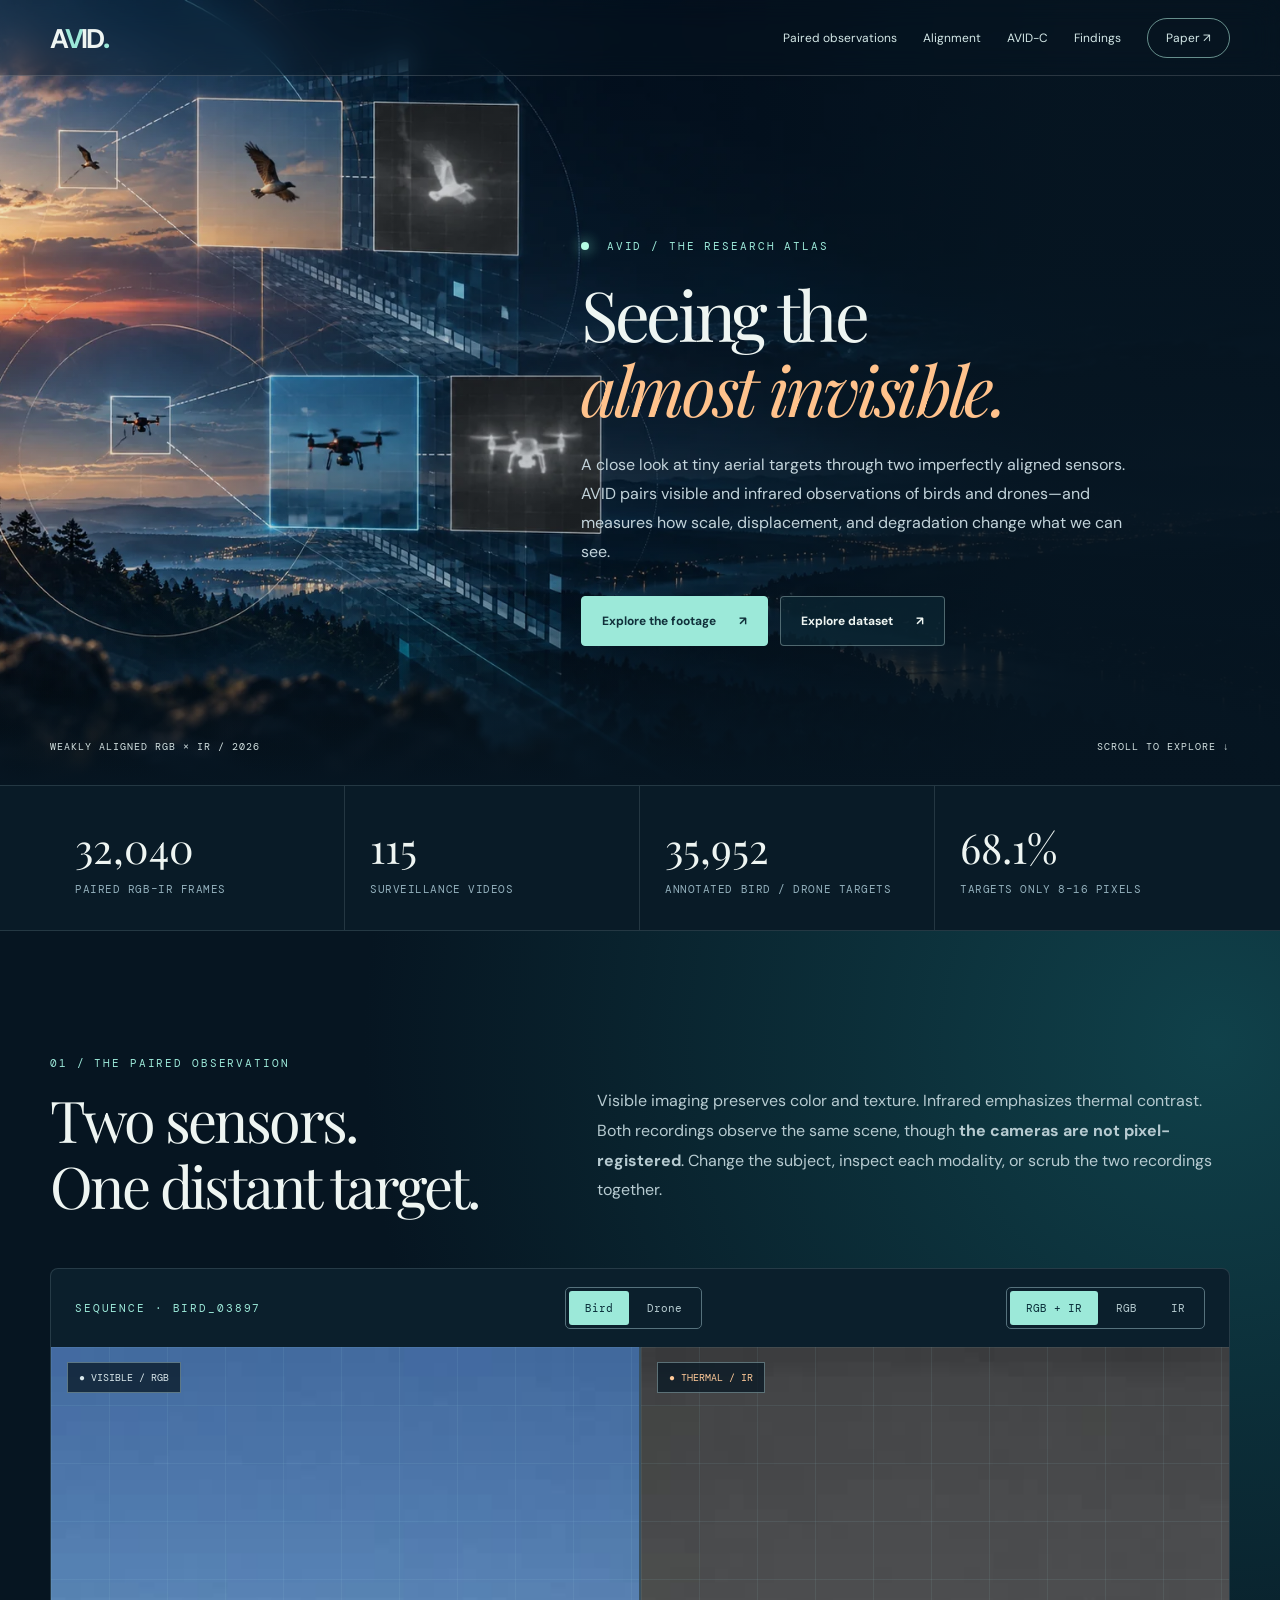
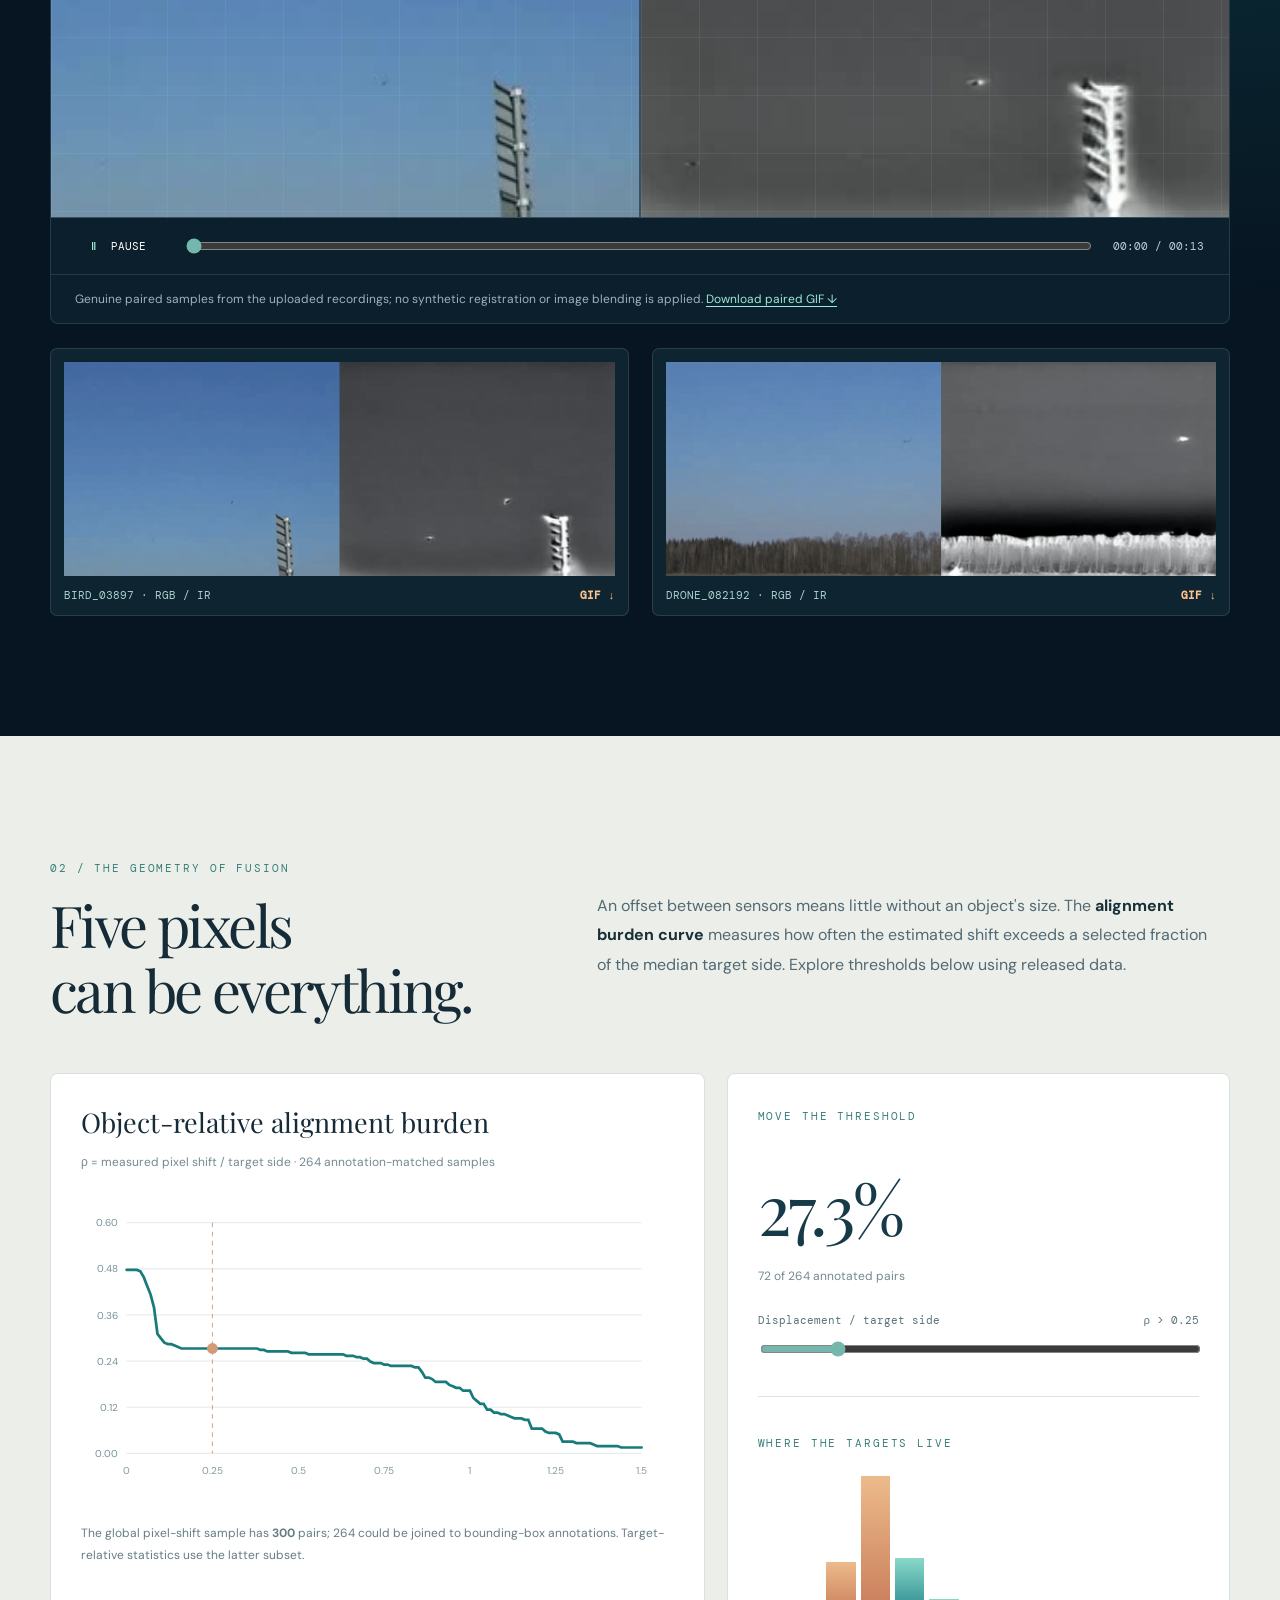
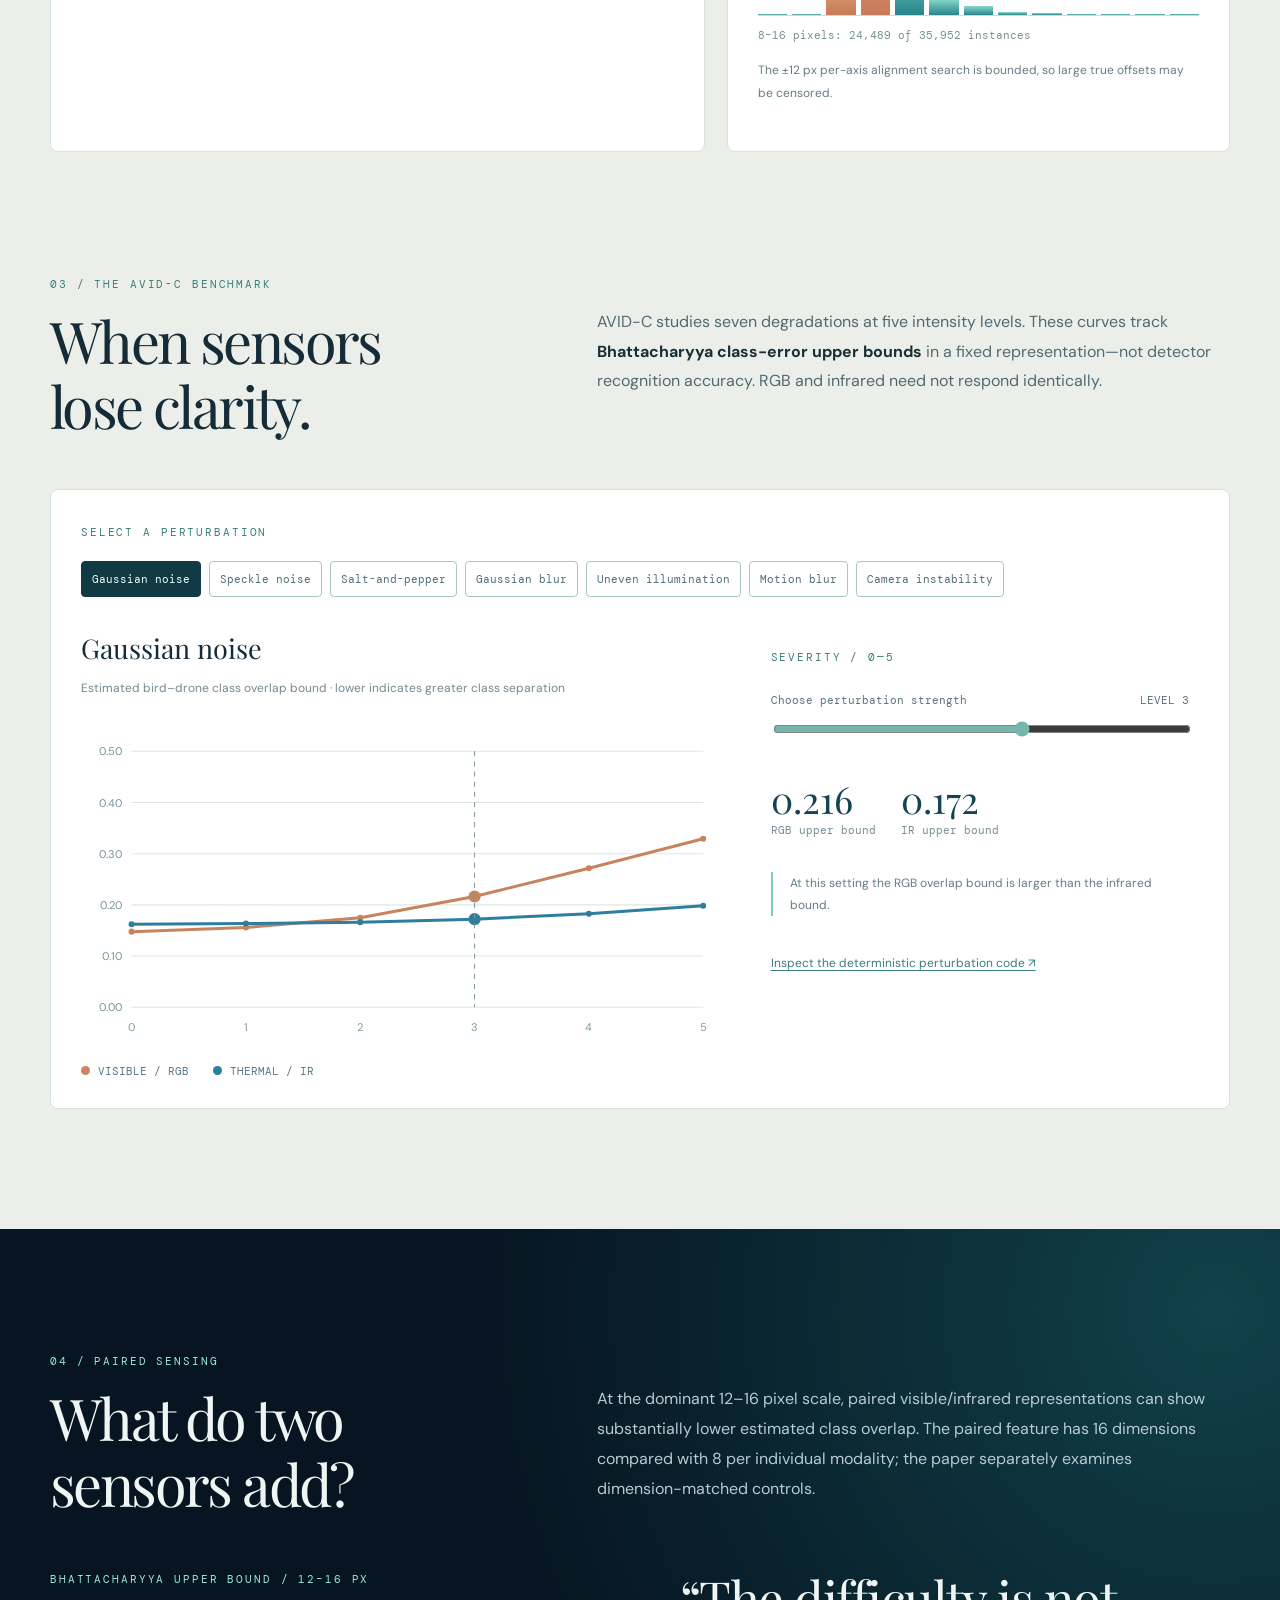
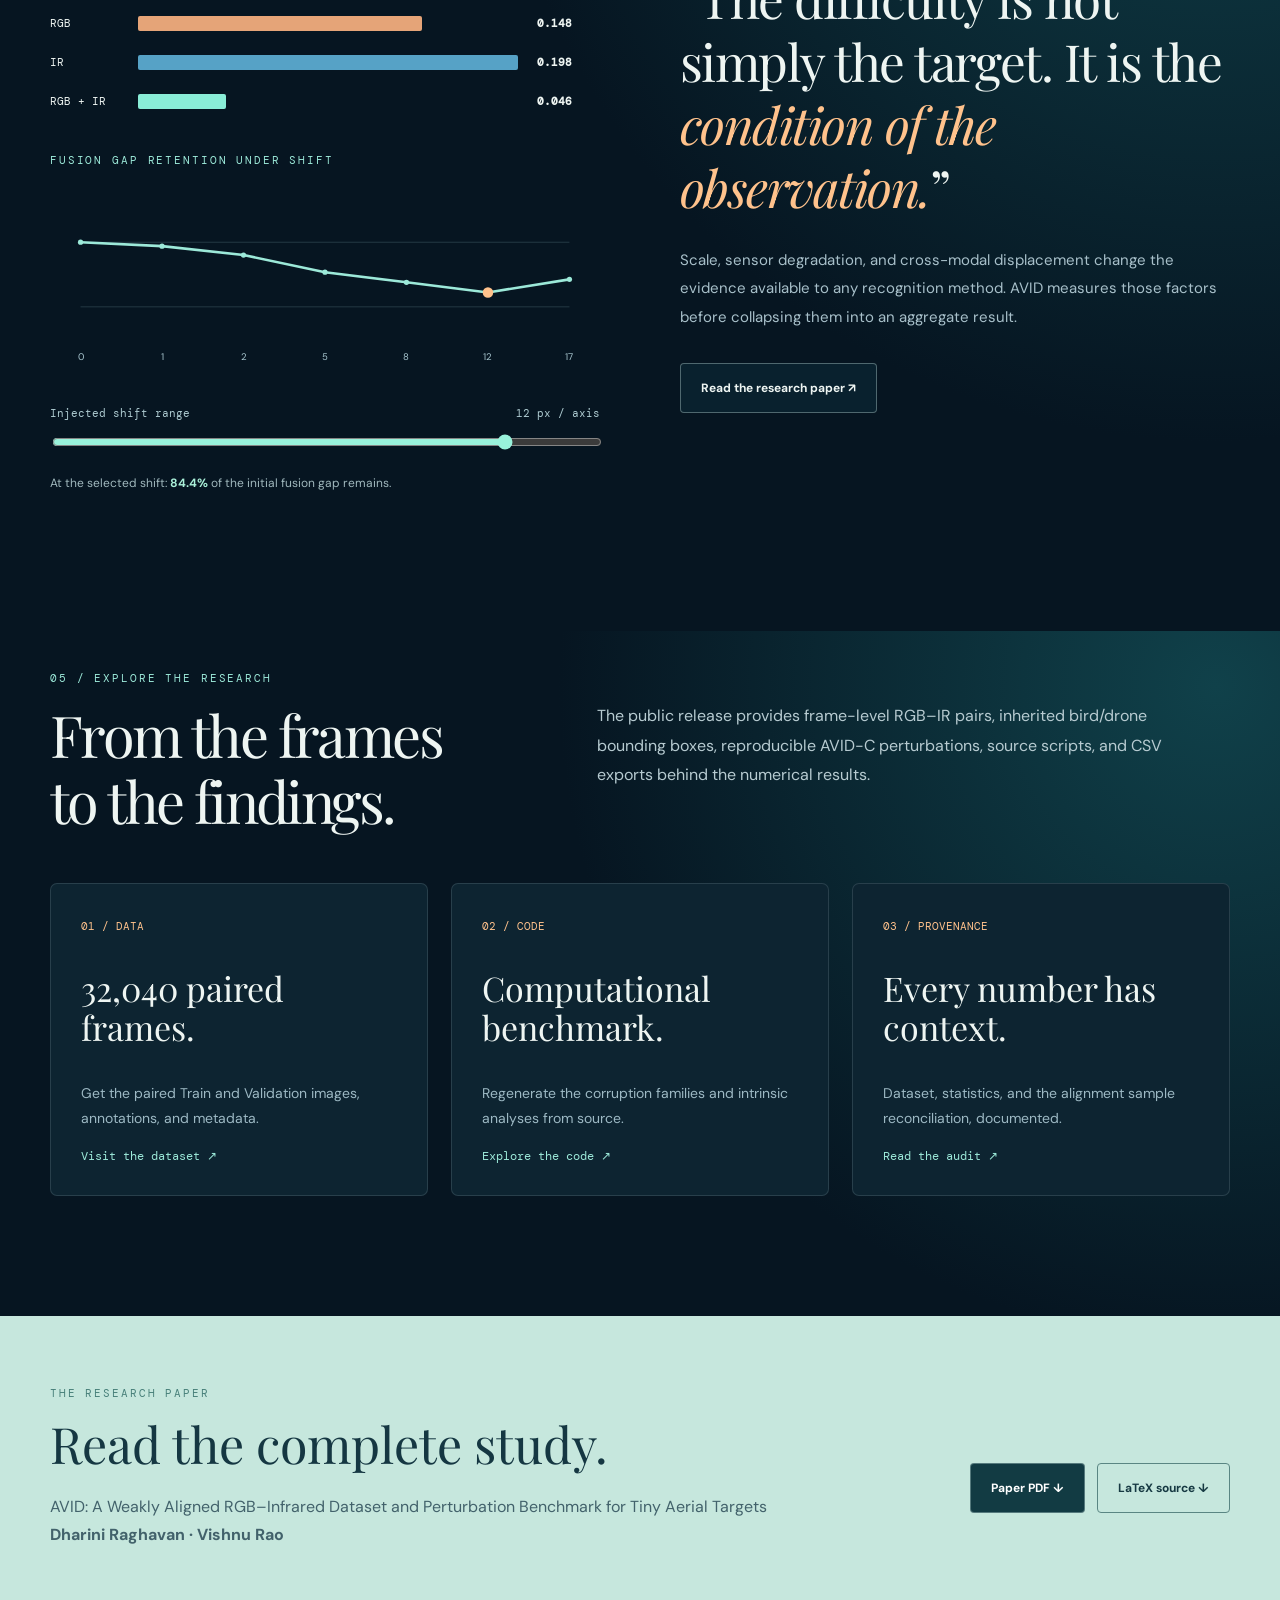
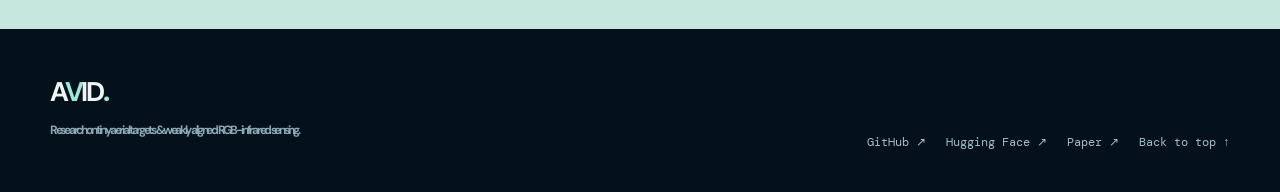
==== docs/index.html @ a814d0b0 "update production code" ====
<!DOCTYPE html><html lang="en"><head><meta charset="utf-8"><meta name="viewport" content="width=device-width,initial-scale=1"><meta name="description" content="AVID: a paired RGB–infrared dataset and perturbation benchmark for tiny aerial targets. Explore synchronized bird and drone recordings, misalignment and corruption interactively."><meta name="theme-color" content="#061521"><title>AVID | Seeing the almost invisible</title><link rel="stylesheet" href="assets/site.css"></head><body>
<header class="nav"><div class="frame nav-bar"><a class="brand" href="#home">A<span>V</span>ID<span class="dot">.</span></a><nav><a href="#samples">Paired observations</a><a href="#alignment">Alignment</a><a href="#corruption">AVID-C</a><a href="#findings">Findings</a><a class="outline" href="paper.pdf">Paper ↗</a></nav></div></header>
<main><section id="home" class="hero"><div class="hero-picture"></div><div class="frame hero-layout"><div class="hero-content"><div class="tag"><span class="glowdot"></span> AVID / THE RESEARCH ATLAS</div><h1>Seeing the<br><em>almost invisible.</em></h1><p>A close look at tiny aerial targets through two imperfectly aligned sensors. AVID pairs visible and infrared observations of birds and drones—and measures how scale, displacement, and degradation change what we can see.</p><div class="btns"><a class="btn mint" href="#samples">Explore the footage <b>↗</b></a><a class="btn ghost" href="https://huggingface.co/datasets/Dharini24/AVID" target="_blank" rel="noopener">Explore dataset <b>↗</b></a></div></div></div><div class="frame hero-end"><span>WEAKLY ALIGNED RGB × IR / 2026</span><span>SCROLL TO EXPLORE ↓</span></div></section>
<div class="metrics"><div class="frame metric-grid"><div><strong>32,040</strong><span>Paired RGB–IR frames</span></div><div><strong>115</strong><span>Surveillance videos</span></div><div><strong>35,952</strong><span>Annotated bird / drone targets</span></div><div><strong>68.1%</strong><span>Targets only 8–16 pixels</span></div></div></div>
<section class="section navy" id="samples"><div class="frame"><div class="intro"><div><span class="overline">01 / THE PAIRED OBSERVATION</span><h2>Two sensors.<br>One distant target.</h2></div><p>Visible imaging preserves color and texture. Infrared emphasizes thermal contrast. Both recordings observe the same scene, though <strong>the cameras are not pixel-registered</strong>. Change the subject, inspect each modality, or scrub the two recordings together.</p></div>
<div class="viewer"><div class="viewer-bar"><span class="overline" id="sequence">SEQUENCE · BIRD_03897</span><div class="segmented" aria-label="Subject"><button type="button" data-scene="bird" aria-pressed="true">Bird</button><button type="button" data-scene="drone" aria-pressed="false">Drone</button></div><div class="segmented" aria-label="View selection"><button type="button" data-view="both" aria-pressed="true">RGB + IR</button><button type="button" data-view="rgb" aria-pressed="false">RGB</button><button type="button" data-view="ir" aria-pressed="false">IR</button></div></div><div class="cameras" id="cameras"><div class="camera rgb"><span>● VISIBLE / RGB</span><video id="rgb" poster="media/BIRD_03897.jpg" muted autoplay loop playsinline preload="metadata"><source src="media/BIRD_03897.mp4" type="video/mp4"></video></div><div class="camera ir"><span>● THERMAL / IR</span><video id="ir" poster="media/IR_BIRD_03897.jpg" muted autoplay loop playsinline preload="metadata"><source src="media/IR_BIRD_03897.mp4" type="video/mp4"></video></div></div><div class="transport"><button type="button" id="play" aria-label="Pause videos">Ⅱ <span>PAUSE</span></button><input id="scrub" type="range" min="0" max="1000" value="0" aria-label="Scrub both synchronized videos"><output id="timer">00:00 / 00:13</output></div><p class="viewer-caption">Genuine paired samples from the uploaded recordings; no synthetic registration or image blending is applied. <a id="download-gif" download href="media/BIRD_RGB_IR.gif">Download paired GIF ↓</a></p></div>
<div class="gifs"><a href="media/BIRD_RGB_IR.gif" download class="gif-card"><img src="media/BIRD_RGB_IR.gif" loading="lazy" alt="Looping paired visible and infrared frames of a bird"><span>BIRD_03897 · RGB / IR <b>GIF ↓</b></span></a><a href="media/DRONE_RGB_IR.gif" download class="gif-card"><img src="media/DRONE_RGB_IR.gif" loading="lazy" alt="Looping paired visible and infrared frames of a drone"><span>DRONE_082192 · RGB / IR <b>GIF ↓</b></span></a></div></div></section>
<section class="section ivory" id="alignment"><div class="frame"><div class="intro"><div><span class="overline">02 / THE GEOMETRY OF FUSION</span><h2>Five pixels<br>can be everything.</h2></div><p>An offset between sensors means little without an object's size. The <strong>alignment burden curve</strong> measures how often the estimated shift exceeds a selected fraction of the median target side. Explore thresholds below using released data.</p></div><div class="analysis-grid"><div class="paper-card"><h3>Object-relative alignment burden</h3><p class="hint">ρ = measured pixel shift / target side · 264 annotation-matched samples</p><svg id="rho-plot" viewBox="0 0 650 330" aria-label="Interactive alignment burden curve" role="img"></svg><p class="footnote">The global pixel-shift sample has <strong>300</strong> pairs; 264 could be joined to bounding-box annotations. Target-relative statistics use the latter subset.</p></div><div class="paper-card"><span class="overline">MOVE THE THRESHOLD</span><div class="mega" id="burden">27.3%</div><p id="burden-count" class="hint">72 of 264 annotated pairs</p><label class="sliderlabel" for="rho-slider">Displacement / target side <output id="rho-label">ρ &gt; 0.25</output></label><input id="rho-slider" type="range" min="0" max="1.5" step="0.01" value="0.25"><hr><span class="overline">WHERE THE TARGETS LIVE</span><div id="histogram" class="histogram" aria-label="Animated object-size distribution"></div><div class="hist-caption">8–16 pixels: 24,489 of 35,952 instances</div><p class="footnote">The ±12 px per-axis alignment search is bounded, so large true offsets may be censored.</p></div></div></div></section>
<section class="section ivory pad-top-0" id="corruption"><div class="frame"><div class="intro"><div><span class="overline">03 / THE AVID-C BENCHMARK</span><h2>When sensors<br>lose clarity.</h2></div><p>AVID-C studies seven degradations at five intensity levels. These curves track <strong>Bhattacharyya class-error upper bounds</strong> in a fixed representation—not detector recognition accuracy. RGB and infrared need not respond identically.</p></div><div class="paper-card"><span class="overline">SELECT A PERTURBATION</span><div id="families" class="chips"></div><div class="analysis-grid inner"><div><h3 id="corrupt-name">Gaussian noise</h3><p class="hint">Estimated bird–drone class overlap bound · lower indicates greater class separation</p><svg id="corrupt-plot" viewBox="0 0 650 330" role="img" aria-label="Interactive corruption response plot"></svg><div class="legend"><span class="rgb-legend">VISIBLE / RGB</span><span class="ir-legend">THERMAL / IR</span></div></div><div class="control"><span class="overline">SEVERITY / 0—5</span><label class="sliderlabel" for="severity">Choose perturbation strength <output id="severity-label">LEVEL 3</output></label><input type="range" min="0" max="5" step="1" value="3" id="severity"><div class="bound-values"><div><strong id="rgb-bound">0.000</strong><span>RGB upper bound</span></div><div><strong id="ir-bound">0.000</strong><span>IR upper bound</span></div></div><p class="footnote" id="comparison">Different sensing channels respond differently to the same corruption.</p><a class="text-link" href="https://github.com/rdharini2001/ICIP_2025_Data_Release/tree/claude/rgb-ir-drone-dataset-ppc03f/dataset_tools/corruptions" target="_blank" rel="noopener">Inspect the deterministic perturbation code ↗</a></div></div></div></div></section>
<section id="findings" class="section navy"><div class="frame"><div class="intro"><div><span class="overline">04 / PAIRED SENSING</span><h2>What do two<br>sensors add?</h2></div><p>At the dominant 12–16 pixel scale, paired visible/infrared representations can show substantially lower estimated class overlap. The paired feature has 16 dimensions compared with 8 per individual modality; the paper separately examines dimension-matched controls.</p></div><div class="finding-grid"><div class="block"><span class="overline">BHATTACHARYYA UPPER BOUND / 12–16 PX</span><div class="bars"><div><span>RGB</span><i style="--w:74%;background:#e5a478"></i><b>0.148</b></div><div><span>IR</span><i style="--w:99%;background:#56a2c6"></i><b>0.198</b></div><div><span>RGB + IR</span><i style="--w:23%;background:#89edd7"></i><b>0.046</b></div></div><span class="overline" style="display:block;margin-top:44px">FUSION GAP RETENTION UNDER SHIFT</span><svg id="fusion-plot" viewBox="0 0 630 220" role="img" aria-label="Interactive fusion-gap retention plot"></svg><label class="sliderlabel" for="fusion-slider">Injected shift range <output id="fusion-label">12 px / axis</output></label><input type="range" min="0" max="6" step="1" value="5" id="fusion-slider"><p class="footnote">At the selected shift: <strong id="fusion-value">84.4%</strong> of the initial fusion gap remains.</p></div><div class="block quote"><p>“The difficulty is not simply the target. It is the <em>condition of the observation.</em>”</p><span>Scale, sensor degradation, and cross-modal displacement change the evidence available to any recognition method. AVID measures those factors before collapsing them into an aggregate result.</span><a class="btn ghost" href="paper.pdf">Read the research paper ↗</a></div></div></div></section>
<section class="section navy resources"><div class="frame"><div class="intro"><div><span class="overline">05 / EXPLORE THE RESEARCH</span><h2>From the frames<br>to the findings.</h2></div><p>The public release provides frame-level RGB–IR pairs, inherited bird/drone bounding boxes, reproducible AVID-C perturbations, source scripts, and CSV exports behind the numerical results.</p></div><div class="resource-grid"><a href="https://huggingface.co/datasets/Dharini24/AVID" target="_blank" rel="noopener"><span>01 / DATA</span><h3>32,040 paired frames.</h3><p>Get the paired Train and Validation images, annotations, and metadata.</p><b>Visit the dataset ↗</b></a><a href="https://github.com/rdharini2001/ICIP_2025_Data_Release" target="_blank" rel="noopener"><span>02 / CODE</span><h3>Computational benchmark.</h3><p>Regenerate the corruption families and intrinsic analyses from source.</p><b>Explore the code ↗</b></a><a href="METRIC_PROVENANCE.md"><span>03 / PROVENANCE</span><h3>Every number has context.</h3><p>Dataset, statistics, and the alignment sample reconciliation, documented.</p><b>Read the audit ↗</b></a></div></div></section>
<section id="paper" class="paper-band"><div class="frame paper-band-inner"><div><span class="overline">THE RESEARCH PAPER</span><h2>Read the complete study.</h2><p>AVID: A Weakly Aligned RGB–Infrared Dataset and Perturbation Benchmark for Tiny Aerial Targets<br><strong>Dharini Raghavan · Vishnu Rao</strong></p></div><div class="btns"><a class="btn dark" href="paper.pdf" download>Paper PDF ↓</a><a class="btn light" href="paper.tex" download>LaTeX source ↓</a></div></div></section></main>
<footer><div class="frame footer-inner"><div class="brand">A<span>V</span>ID<span class="dot">.</span><p>Research on tiny aerial targets & weakly aligned RGB–infrared sensing.</p></div><div><a href="https://github.com/rdharini2001/ICIP_2025_Data_Release">GitHub ↗</a><a href="https://huggingface.co/datasets/Dharini24/AVID">Hugging Face ↗</a><a href="paper.pdf">Paper ↗</a><a href="#home">Back to top ↑</a></div></div></footer>
<script src="assets/data.js"></script><script src="assets/site.js"></script></body></html>
---- docs/assets/site.css ----
@import url('https://fonts.googleapis.com/css2?family=DM+Sans:wght@400;500;600;700&family=DM+Mono:wght@400;500&family=Playfair+Display:wght@400;500;600&display=swap');
:root{--bg:#061521;--panel:#102839;--mint:#9ce9d9;--sun:#ffc28c;--ink:#eef5f2;--muted:#a7bec7;--serif:'Playfair Display',Georgia,serif;--mono:'DM Mono',monospace;--sans:'DM Sans',Arial,sans-serif;--line:#9bb5bc30}*{box-sizing:border-box}html{scroll-behavior:smooth}body{margin:0;background:var(--bg);color:var(--ink);font-family:var(--sans)}a{color:inherit;text-decoration:none}button,input{font:inherit}button{cursor:pointer}.frame{width:min(1310px,calc(100% - 100px));margin:auto}.nav{position:absolute;inset:0 0 auto;z-index:9;background:#06152155;backdrop-filter:blur(14px);border-bottom:1px solid #ffffff26}.nav-bar{height:75px;display:flex;align-items:center;justify-content:space-between}.brand{font-weight:700;font-size:27px;letter-spacing:-.085em}.brand span{color:var(--mint)}.brand .dot{font-size:30px}.nav nav{display:flex;align-items:center;gap:26px;font-size:12px}.nav nav a{color:#d5e9e8}.nav nav a:hover{color:var(--mint)}.nav .outline{border:1px solid #b1ebde91;padding:11px 18px;border-radius:30px}.hero{height:785px;min-height:710px;position:relative;overflow:hidden;background:#061521}.hero-picture{position:absolute;inset:0;background:linear-gradient(90deg,#06152111 0%,#06152144 46%,#061521ed 83%),linear-gradient(0deg,#061521 0%,transparent 26%),url('panorama.webp') center/cover no-repeat;animation:creep 22s ease-in-out infinite alternate}@keyframes creep{to{transform:scale(1.07)}}.hero-layout{height:100%;display:grid;grid-template-columns:45% 55%;position:relative;align-items:center;padding-top:100px}.hero-content{grid-column:2}.tag,.overline{color:var(--mint);font:11px var(--mono);letter-spacing:.17em;text-transform:uppercase}.glowdot{display:inline-block;width:8px;height:8px;background:#b4fde4;border-radius:50%;box-shadow:0 0 14px #80f3d8;margin-right:9px}.hero h1{font:400 clamp(50px,5.4vw,86px)/1.09 var(--serif);letter-spacing:-.048em;margin:23px 0}.hero h1 em{color:var(--sun);font-style:italic}.hero p{font-size:16px;line-height:1.82;color:#c2d3da;max-width:560px}.btns{display:flex;gap:12px;flex-wrap:wrap;margin-top:30px}.btn{border:1px solid #d3efea58;border-radius:4px;padding:16px 20px;display:inline-flex;gap:23px;align-items:center;font-size:12px;font-weight:700;transition:transform .2s}.btn:hover{transform:translateY(-3px)}.btn.mint{background:var(--mint);color:#10303a;border-color:var(--mint)}.btn.ghost{background:#0d2a3899}.hero-end{position:relative;display:flex;justify-content:space-between;margin-top:-45px;font:10px var(--mono);letter-spacing:.1em;color:#d2e0e0}.metrics{background:#091b27;border-top:1px solid var(--line);border-bottom:1px solid var(--line)}.metric-grid{display:grid;grid-template-columns:repeat(4,1fr)}.metric-grid>div{border-right:1px solid var(--line);padding:34px 25px}.metric-grid>div:last-child{border:0}.metric-grid strong{display:block;font:400 41px var(--serif)}.metric-grid span{display:block;font:11px var(--mono);letter-spacing:.05em;color:#93b0bc;margin-top:8px;text-transform:uppercase}.section{padding:120px 0}.navy{background:radial-gradient(circle at 95% 8%,#10414a 0%,#061521 48%)}.ivory{background:#ecefe9;color:#152b37}.intro{display:grid;grid-template-columns:43% 57%;gap:40px;align-items:start;margin-bottom:50px}.intro h2{font:400 clamp(40px,4.5vw,67px)/1.14 var(--serif);letter-spacing:-.045em;margin:15px 0 0}.intro p{font-size:16px;line-height:1.86;color:#b7cbd1;max-width:620px;margin:35px 0 0}.ivory .intro p{color:#526973}.ivory .intro strong{color:#192f38}.ivory .overline{color:#397e7a}.viewer{border:1px solid var(--line);border-radius:8px;overflow:hidden;background:#0b1f2c}.viewer-bar{padding:18px 24px;display:flex;justify-content:space-between;align-items:center;gap:15px;flex-wrap:wrap}.segmented{border:1px solid #56717c;border-radius:5px;display:flex;padding:3px;gap:2px}.segmented button{border:0;border-radius:3px;background:transparent;color:#b6cbd0;padding:10px 16px;font:11px var(--mono)}.segmented button[aria-pressed=true]{background:var(--mint);color:#082c38}.cameras{display:grid;grid-template-columns:1fr 1fr;gap:2px;background:#385060}.cameras.only-rgb,.cameras.only-ir{grid-template-columns:1fr}.cameras.only-rgb .camera.ir,.cameras.only-ir .camera.rgb{display:none}.camera{position:relative;aspect-ratio:5/4;background:#050e16}.camera::after{position:absolute;inset:0;content:'';pointer-events:none;background-image:linear-gradient(#a5e5ea15 1px,transparent 1px),linear-gradient(90deg,#a5e5ea15 1px,transparent 1px);background-size:58px 58px}.camera video{width:100%;height:100%;object-fit:cover;display:block}.camera span{position:absolute;top:15px;left:16px;z-index:2;border:1px solid #c6e9e966;background:#071823be;padding:8px 11px;color:#d9e7eb;font:10px var(--mono)}.camera.ir span{color:#ffca99}.transport{padding:18px 25px;display:grid;grid-template-columns:auto 1fr auto;gap:23px;align-items:center}.transport button{background:none;border:0;color:#aeffe6;font:11px var(--mono);min-width:85px}.transport button span{color:white;margin-left:8px}.transport output{font:11px var(--mono);color:#b9d3db}.transport input,.paper-card input,.block input{width:100%;accent-color:#75b7ac;cursor:pointer}.viewer-caption{border-top:1px solid var(--line);padding:16px 24px;margin:0;color:#9db2be;font-size:12px}.viewer-caption a,.text-link{color:var(--mint);text-decoration:underline;text-underline-offset:3px}.gifs{display:grid;grid-template-columns:1fr 1fr;gap:23px;margin-top:24px}.gif-card{border:1px solid var(--line);padding:13px;border-radius:7px;background:#0e2430}.gif-card img{width:100%;height:214px;object-fit:cover;display:block}.gif-card span{display:flex;justify-content:space-between;font:11px var(--mono);color:#acd1d0;margin-top:12px}.gif-card b{color:var(--sun)}.analysis-grid{display:grid;grid-template-columns:1.3fr 1fr;gap:22px}.paper-card{border:1px solid #d8e2dd;background:white;border-radius:8px;padding:30px}.paper-card h3{font:400 27px var(--serif);margin:0}.hint{font:12px/1.7 var(--sans);color:#748991}.paper-card svg{width:100%;height:auto;margin-top:15px}.footnote{color:#657c85;font-size:12px;line-height:1.85;margin:17px 0}.mega{font:400 70px var(--serif);letter-spacing:-.05em;margin-top:35px;color:#163a47}.sliderlabel{display:flex;justify-content:space-between;gap:14px;color:#59737b;font:11px var(--mono);margin:27px 0 12px}.paper-card hr{border:0;height:1px;background:#d9e5e0;margin:34px 0}.histogram{height:140px;display:flex;align-items:end;gap:5px;border-bottom:1px solid #cadae0;margin-top:24px}.histogram i{display:block;background:linear-gradient(#89d9c8,#27858c);flex:1;min-height:1px}.histogram i.peak{background:linear-gradient(#edbb8b,#c87b59)}.hist-caption{font:11px var(--mono);color:#749294;margin-top:12px}.pad-top-0{padding-top:0}.chips{display:flex;flex-wrap:wrap;gap:8px;margin:20px 0 33px}.chips button{background:none;color:#4d6f77;border:1px solid #a8c7c2;border-radius:4px;font:11px var(--mono);padding:10px}.chips button[aria-pressed=true]{background:#113a44;color:#e9fff8;border-color:#113a44}.analysis-grid.inner{grid-template-columns:1.5fr 1fr}.legend{display:flex;gap:24px;font:11px var(--mono);color:#567783}.legend .rgb-legend:before,.legend .ir-legend:before{content:'';display:inline-block;width:9px;height:9px;margin-right:8px;border-radius:50%;background:#c98460}.legend .ir-legend:before{background:#2c7da3}.control{padding:15px 10px}.bound-values{display:flex;gap:25px;margin-top:32px}.bound-values strong{display:block;font:37px var(--serif);color:#164353}.bound-values span{display:block;color:#748d95;font:11px var(--mono)}.control .footnote{border-left:2px solid #7eccc1;padding-left:17px;margin:35px 0}.control a{color:#387c80;font-size:12px}.finding-grid{display:grid;grid-template-columns:1fr 1fr;gap:80px}.block .bars{display:grid;gap:24px;margin-top:28px}.bars>div{display:grid;grid-template-columns:73px 1fr 63px;gap:15px;align-items:center;font:11px var(--mono)}.bars i{display:block;width:var(--w);height:15px;border-radius:2px}.block svg{width:100%;margin-top:15px}.block input{accent-color:#98f2db}.block .sliderlabel{color:#aecbd1}.block .footnote{color:#a0b8bd}.block .footnote strong{color:#aaf0d9}.quote p{font:400 clamp(35px,4vw,58px)/1.23 var(--serif);letter-spacing:-.03em;margin:0 0 27px}.quote em{color:var(--sun)}.quote span{display:block;font-size:15px;line-height:1.9;color:#a8c0ca;margin-bottom:32px}.resources{padding-top:35px}.resource-grid{display:grid;grid-template-columns:repeat(3,1fr);gap:23px}.resource-grid a{display:block;min-height:295px;padding:30px;border:1px solid var(--line);background:#0d2431;border-radius:7px;transition:transform .2s}.resource-grid a:hover{transform:translateY(-4px)}.resource-grid span{color:var(--sun);font:11px var(--mono)}.resource-grid h3{font:400 34px var(--serif);line-height:1.15}.resource-grid p{color:#9db9c4;font-size:14px;line-height:1.75}.resource-grid b{color:var(--mint);font:12px var(--mono)}.paper-band{background:#c6e7dd;color:#153742;padding:65px 0}.paper-band-inner{display:flex;align-items:center;justify-content:space-between;gap:30px}.paper-band h2{font:400 50px var(--serif);margin:8px 0}.paper-band p{line-height:1.7;color:#42626b}.paper-band .overline{color:#477f79}.btn.dark{background:#123b43;color:white}.btn.light{color:#163942;border-color:#5a8683}footer{padding:42px 0;background:#04101a}.footer-inner{display:flex;justify-content:space-between;align-items:end}.footer-inner p{font-size:12px;color:#8da9b8}.footer-inner>div:last-child{display:flex;gap:20px;font:12px var(--mono);color:#9ebfc3}
@media(max-width:900px){.frame{width:calc(100% - 46px)}.hero-layout{grid-template-columns:25% 75%}.intro{grid-template-columns:1fr 1fr}.nav nav{gap:12px}.metric-grid strong{font-size:32px}}@media(max-width:650px){.frame{width:calc(100% - 36px)}.nav nav a:not(:last-child){display:none}.hero{min-height:780px;height:780px}.hero-picture{background-image:linear-gradient(0deg,#061521 0%,#061521cb 60%,#06152188 100%),url('panorama.webp');background-position:34% center}.hero-layout{display:block;padding-top:315px}.hero h1{font-size:54px}.hero p{font-size:14px}.hero-end{font-size:9px}.metric-grid{grid-template-columns:1fr 1fr}.metric-grid>div{padding:23px 13px;border-bottom:1px solid var(--line)}.metric-grid>div:nth-child(2){border-right:0}.section{padding:76px 0}.intro,.analysis-grid,.analysis-grid.inner,.finding-grid,.resource-grid,.gifs{grid-template-columns:1fr}.intro{gap:12px}.intro h2{font-size:46px}.intro p{margin:9px 0 0;font-size:14px}.paper-card{padding:22px}.paper-card+.paper-card{margin-top:0}.viewer-bar{padding:15px;gap:9px}.cameras{grid-template-columns:1fr}.transport{gap:10px;padding:16px 11px}.transport output{font-size:10px}.gif-card img{height:auto}.finding-grid{gap:40px}.resource-grid{gap:15px}.paper-band-inner{display:block}.footer-inner{display:block}.footer-inner>div:last-child{flex-wrap:wrap;margin-top:20px}.mega{font-size:55px}}
@media(prefers-reduced-motion:reduce){html{scroll-behavior:auto}.hero-picture{animation:none}*{transition:none!important}}
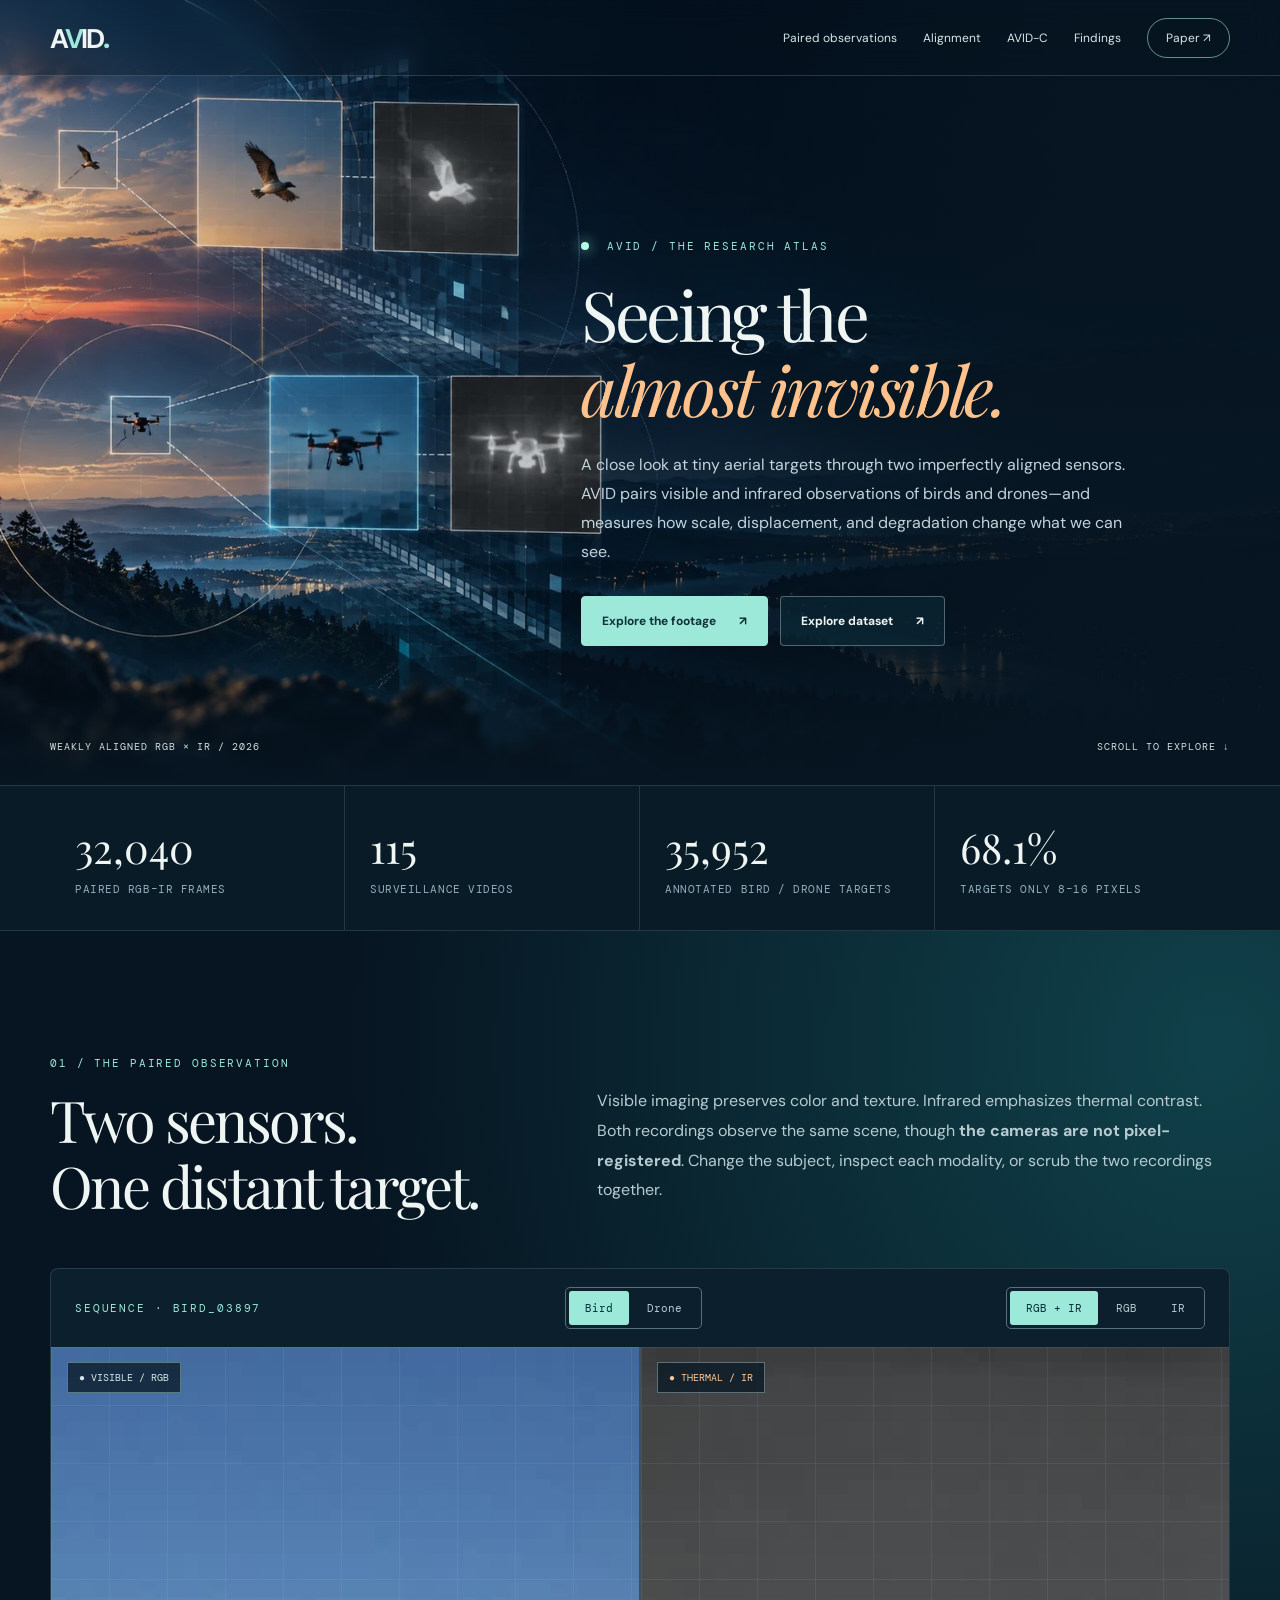
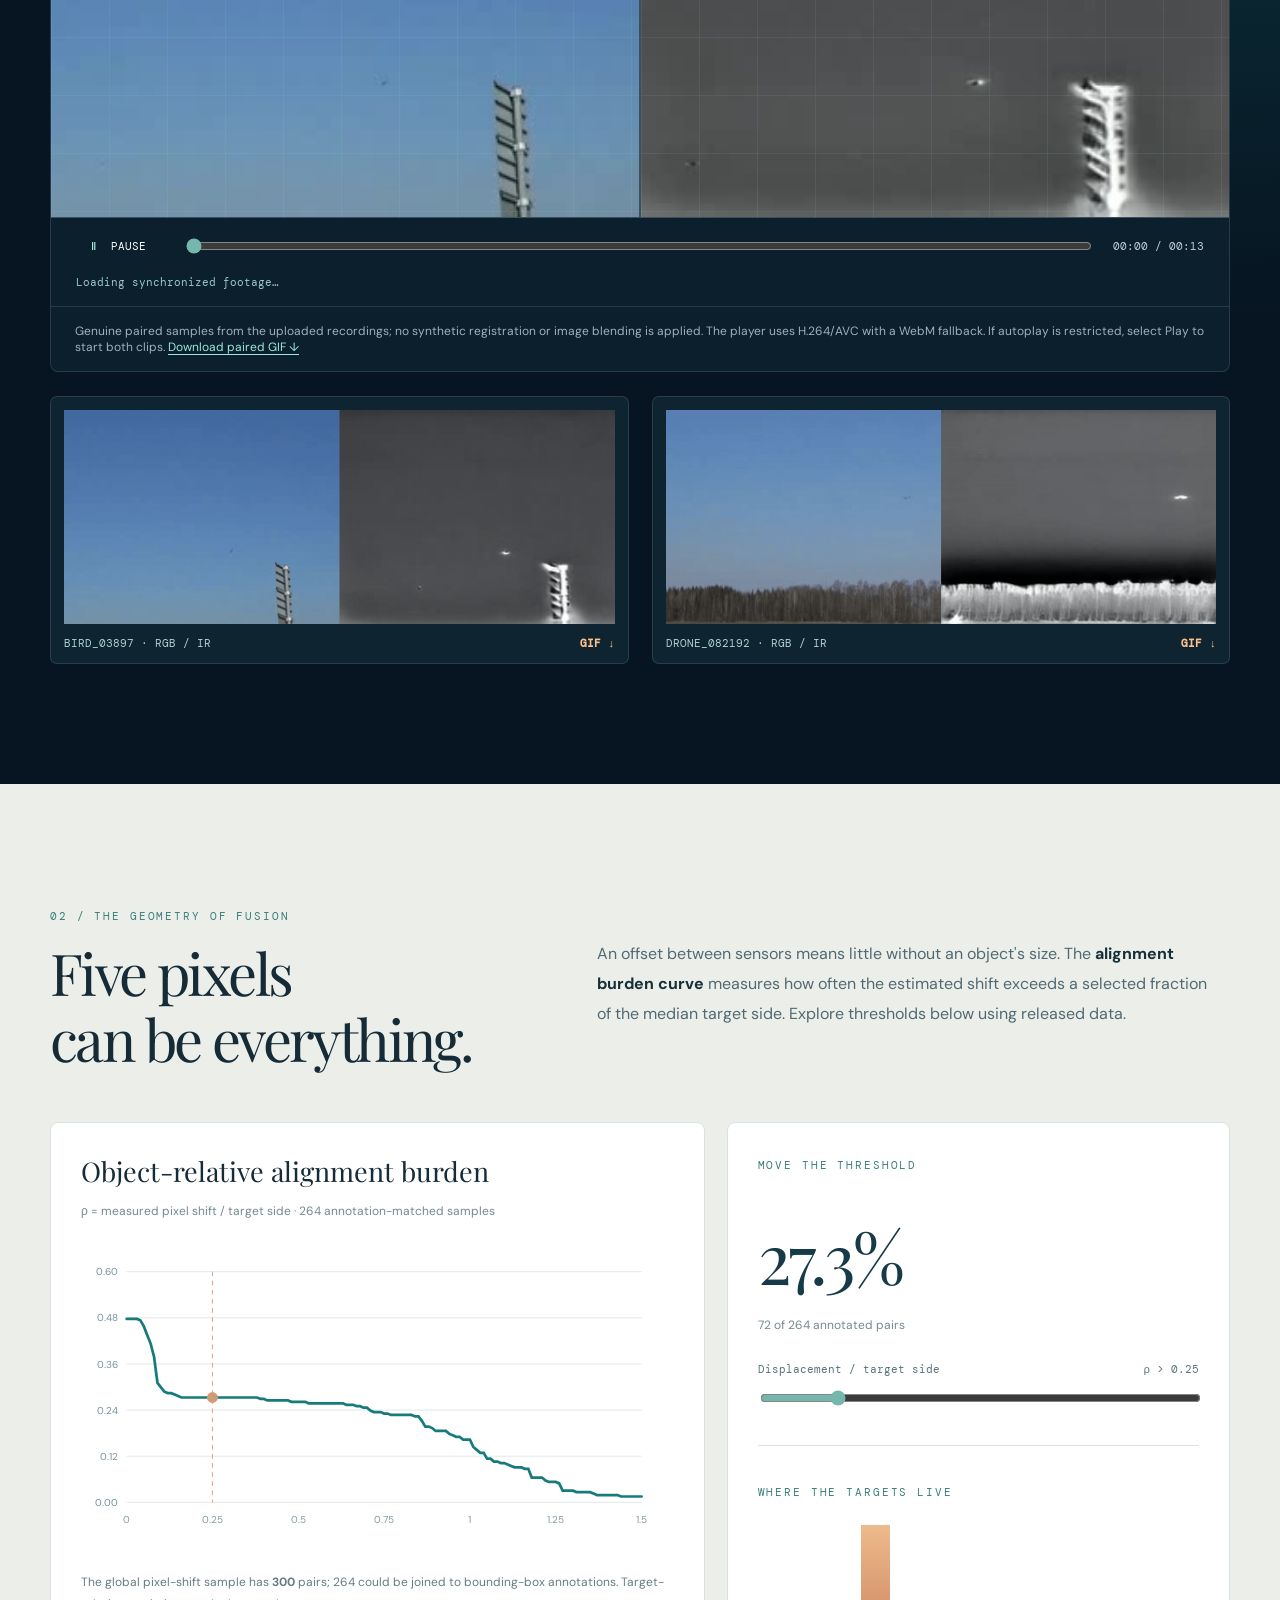
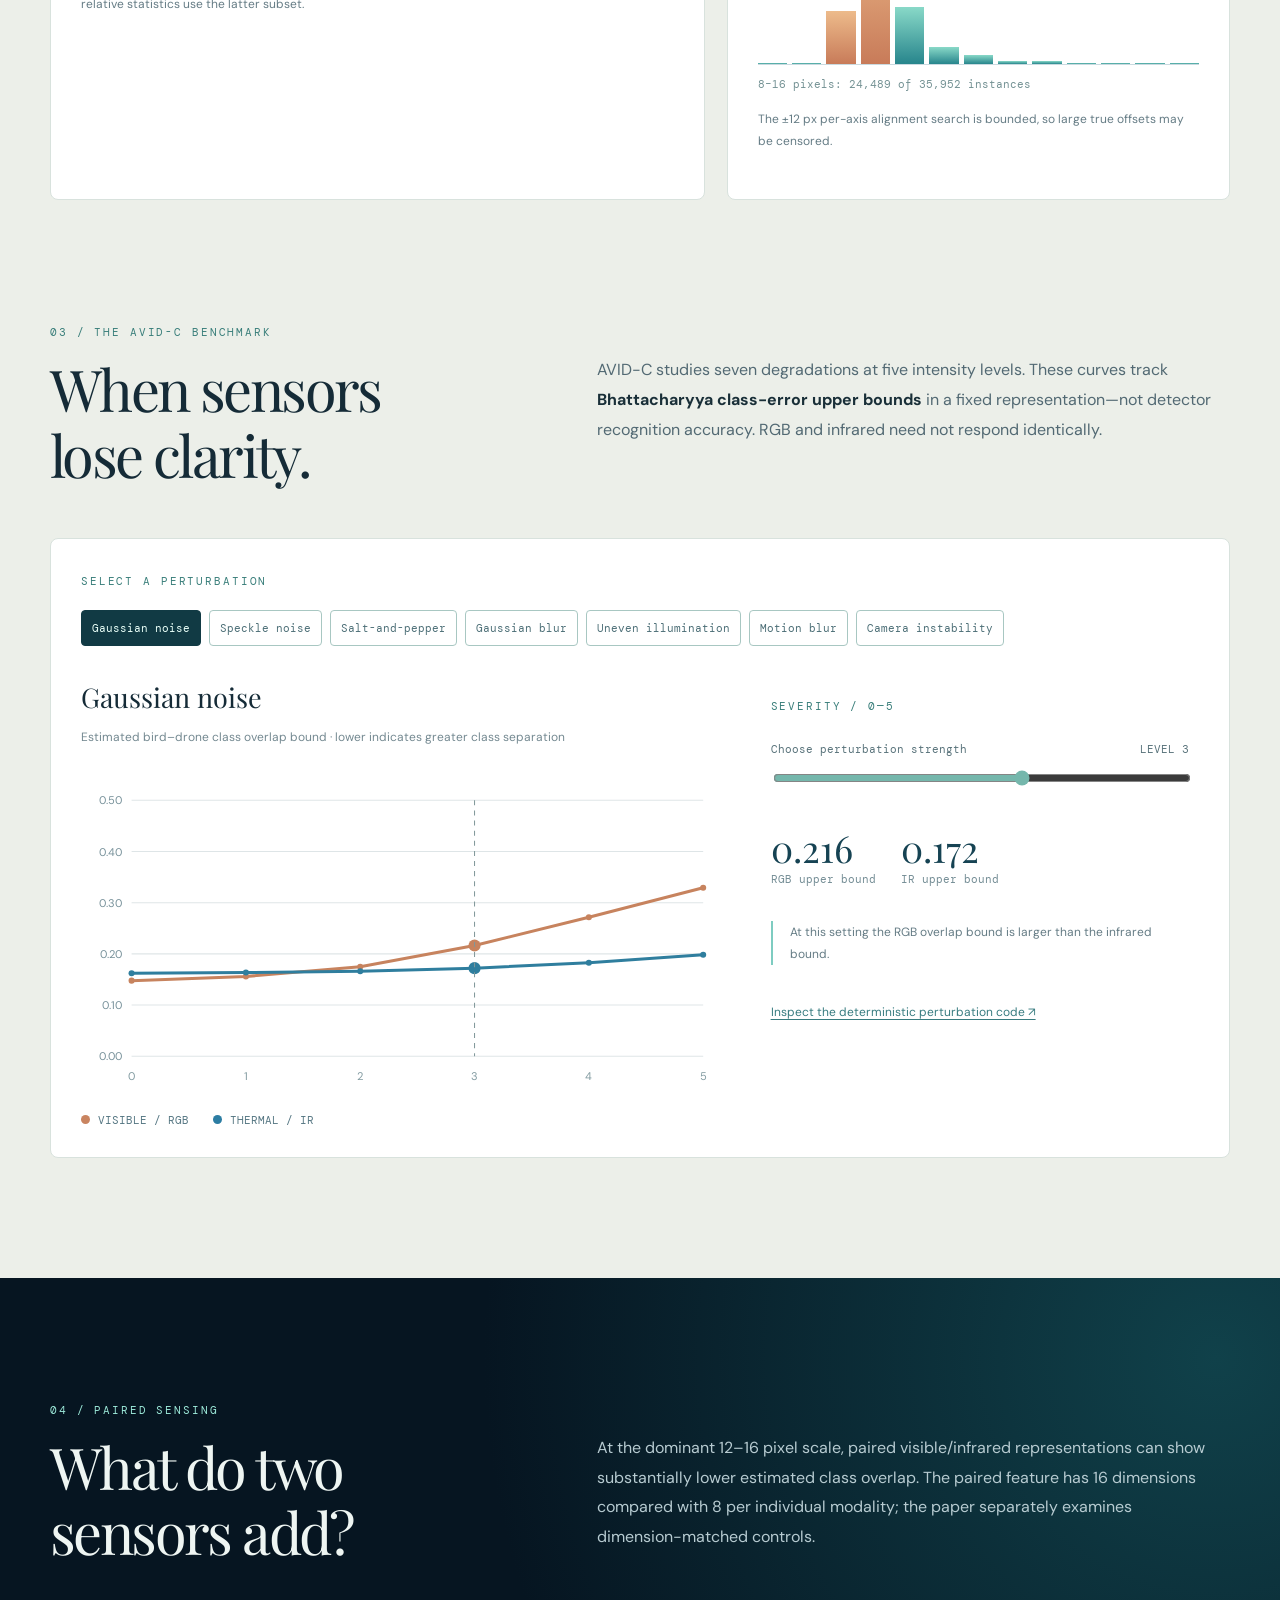
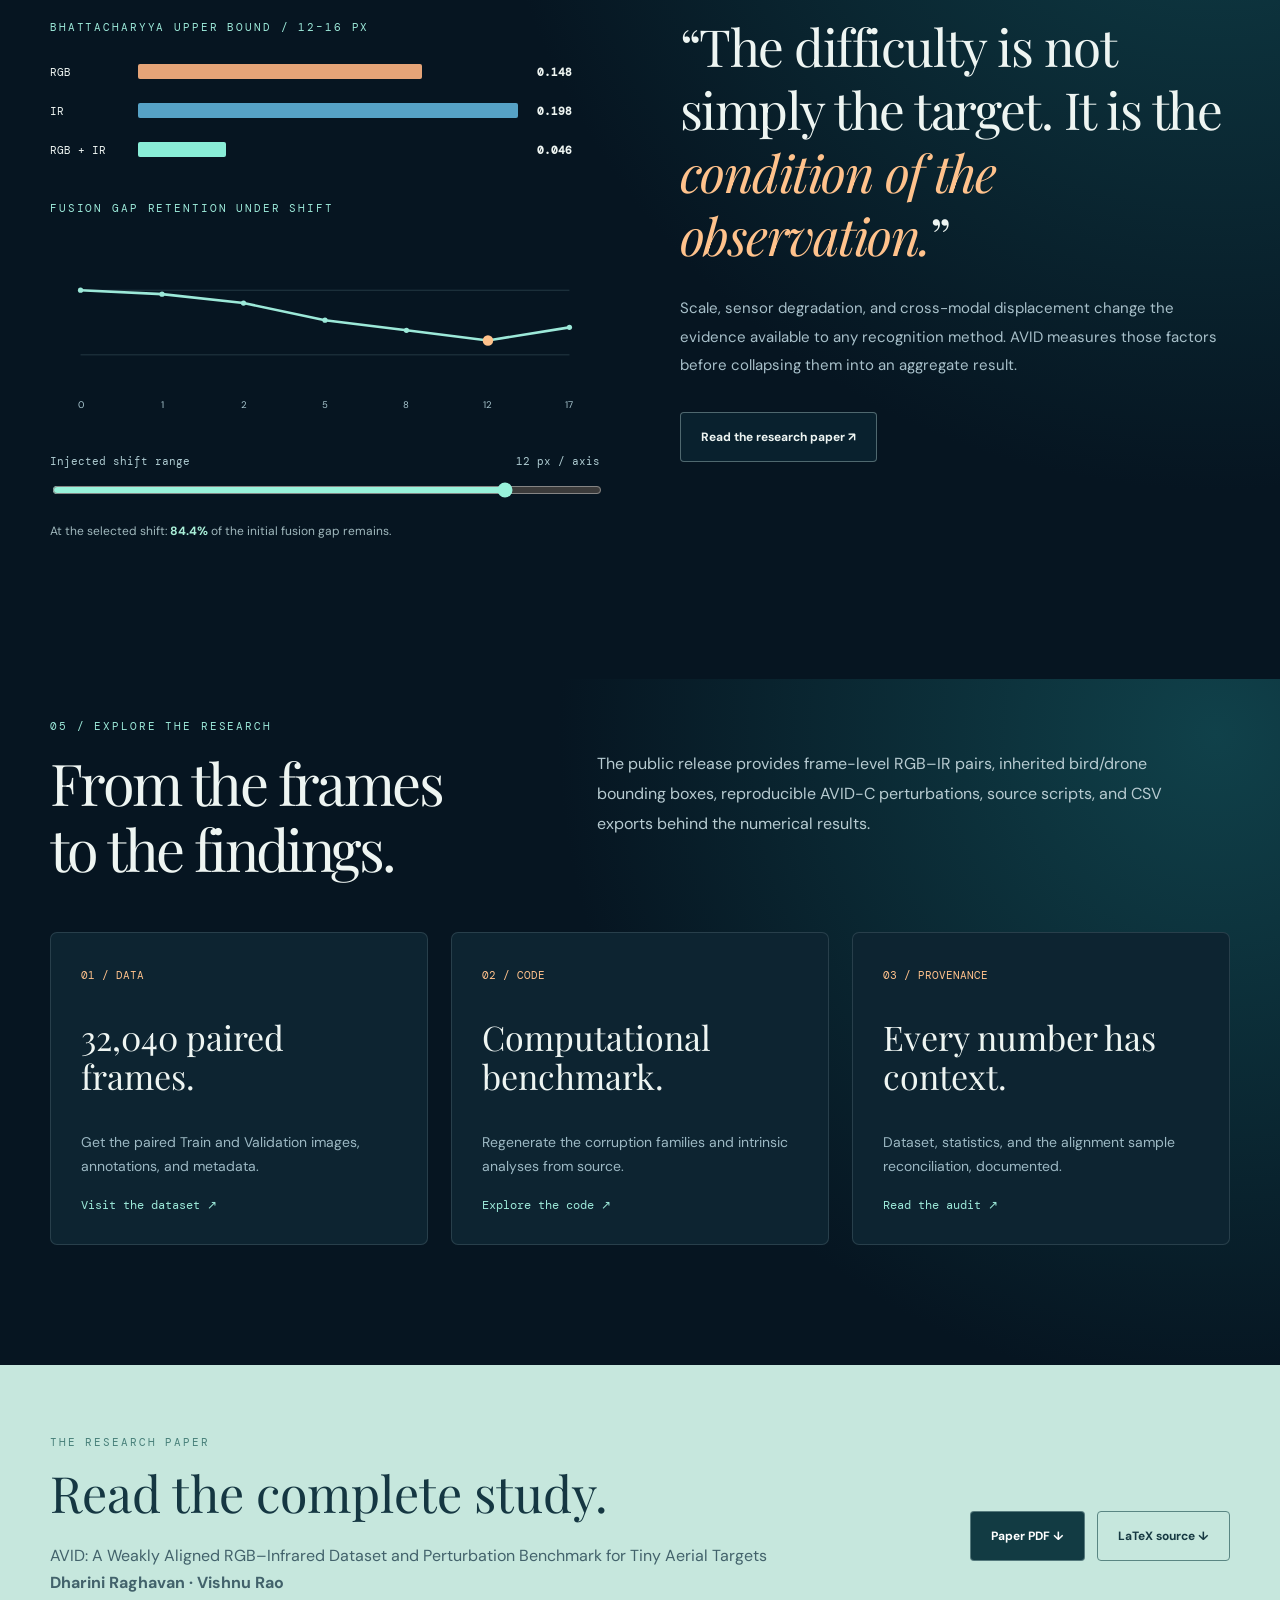
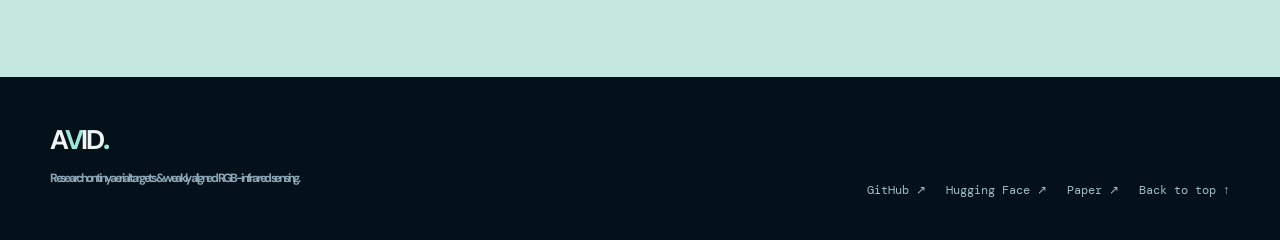
==== commit 25fd457f: "update video files" ====
--- a/docs/index.html
+++ b/docs/index.html
@@ -3,7 +3,7 @@
 <main><section id="home" class="hero"><div class="hero-picture"></div><div class="frame hero-layout"><div class="hero-content"><div class="tag"><span class="glowdot"></span> AVID / THE RESEARCH ATLAS</div><h1>Seeing the<br><em>almost invisible.</em></h1><p>A close look at tiny aerial targets through two imperfectly aligned sensors. AVID pairs visible and infrared observations of birds and drones—and measures how scale, displacement, and degradation change what we can see.</p><div class="btns"><a class="btn mint" href="#samples">Explore the footage <b>↗</b></a><a class="btn ghost" href="https://huggingface.co/datasets/Dharini24/AVID" target="_blank" rel="noopener">Explore dataset <b>↗</b></a></div></div></div><div class="frame hero-end"><span>WEAKLY ALIGNED RGB × IR / 2026</span><span>SCROLL TO EXPLORE ↓</span></div></section>
 <div class="metrics"><div class="frame metric-grid"><div><strong>32,040</strong><span>Paired RGB–IR frames</span></div><div><strong>115</strong><span>Surveillance videos</span></div><div><strong>35,952</strong><span>Annotated bird / drone targets</span></div><div><strong>68.1%</strong><span>Targets only 8–16 pixels</span></div></div></div>
 <section class="section navy" id="samples"><div class="frame"><div class="intro"><div><span class="overline">01 / THE PAIRED OBSERVATION</span><h2>Two sensors.<br>One distant target.</h2></div><p>Visible imaging preserves color and texture. Infrared emphasizes thermal contrast. Both recordings observe the same scene, though <strong>the cameras are not pixel-registered</strong>. Change the subject, inspect each modality, or scrub the two recordings together.</p></div>
-<div class="viewer"><div class="viewer-bar"><span class="overline" id="sequence">SEQUENCE · BIRD_03897</span><div class="segmented" aria-label="Subject"><button type="button" data-scene="bird" aria-pressed="true">Bird</button><button type="button" data-scene="drone" aria-pressed="false">Drone</button></div><div class="segmented" aria-label="View selection"><button type="button" data-view="both" aria-pressed="true">RGB + IR</button><button type="button" data-view="rgb" aria-pressed="false">RGB</button><button type="button" data-view="ir" aria-pressed="false">IR</button></div></div><div class="cameras" id="cameras"><div class="camera rgb"><span>● VISIBLE / RGB</span><video id="rgb" poster="media/BIRD_03897.jpg" muted autoplay loop playsinline preload="metadata"><source src="media/BIRD_03897.mp4" type="video/mp4"></video></div><div class="camera ir"><span>● THERMAL / IR</span><video id="ir" poster="media/IR_BIRD_03897.jpg" muted autoplay loop playsinline preload="metadata"><source src="media/IR_BIRD_03897.mp4" type="video/mp4"></video></div></div><div class="transport"><button type="button" id="play" aria-label="Pause videos">Ⅱ <span>PAUSE</span></button><input id="scrub" type="range" min="0" max="1000" value="0" aria-label="Scrub both synchronized videos"><output id="timer">00:00 / 00:13</output></div><p class="viewer-caption">Genuine paired samples from the uploaded recordings; no synthetic registration or image blending is applied. <a id="download-gif" download href="media/BIRD_RGB_IR.gif">Download paired GIF ↓</a></p></div>
+<div class="viewer"><div class="viewer-bar"><span class="overline" id="sequence">SEQUENCE · BIRD_03897</span><div class="segmented" aria-label="Subject"><button type="button" data-scene="bird" aria-pressed="true">Bird</button><button type="button" data-scene="drone" aria-pressed="false">Drone</button></div><div class="segmented" aria-label="View selection"><button type="button" data-view="both" aria-pressed="true">RGB + IR</button><button type="button" data-view="rgb" aria-pressed="false">RGB</button><button type="button" data-view="ir" aria-pressed="false">IR</button></div></div><div class="cameras" id="cameras"><div class="camera rgb"><span>● VISIBLE / RGB</span><video id="rgb" poster="media/BIRD_03897.jpg" muted autoplay loop playsinline preload="auto"><source src="media/BIRD_03897.mp4" type="video/mp4"><source src="media/BIRD_03897.webm" type="video/webm"></video></div><div class="camera ir"><span>● THERMAL / IR</span><video id="ir" poster="media/IR_BIRD_03897.jpg" muted autoplay loop playsinline preload="auto"><source src="media/IR_BIRD_03897.mp4" type="video/mp4"><source src="media/IR_BIRD_03897.webm" type="video/webm"></video></div></div><div class="transport"><button type="button" id="play" aria-label="Pause videos">Ⅱ <span>PAUSE</span></button><input id="scrub" type="range" min="0" max="1000" value="0" aria-label="Scrub both synchronized videos"><output id="timer">00:00 / 00:13</output></div><div class="playback-notice" id="video-status" role="status" aria-live="polite">Loading synchronized footage…</div><p class="viewer-caption">Genuine paired samples from the uploaded recordings; no synthetic registration or image blending is applied. The player uses H.264/AVC with a WebM fallback. If autoplay is restricted, select Play to start both clips. <a id="download-gif" download href="media/BIRD_RGB_IR.gif">Download paired GIF ↓</a></p></div>
 <div class="gifs"><a href="media/BIRD_RGB_IR.gif" download class="gif-card"><img src="media/BIRD_RGB_IR.gif" loading="lazy" alt="Looping paired visible and infrared frames of a bird"><span>BIRD_03897 · RGB / IR <b>GIF ↓</b></span></a><a href="media/DRONE_RGB_IR.gif" download class="gif-card"><img src="media/DRONE_RGB_IR.gif" loading="lazy" alt="Looping paired visible and infrared frames of a drone"><span>DRONE_082192 · RGB / IR <b>GIF ↓</b></span></a></div></div></section>
 <section class="section ivory" id="alignment"><div class="frame"><div class="intro"><div><span class="overline">02 / THE GEOMETRY OF FUSION</span><h2>Five pixels<br>can be everything.</h2></div><p>An offset between sensors means little without an object's size. The <strong>alignment burden curve</strong> measures how often the estimated shift exceeds a selected fraction of the median target side. Explore thresholds below using released data.</p></div><div class="analysis-grid"><div class="paper-card"><h3>Object-relative alignment burden</h3><p class="hint">ρ = measured pixel shift / target side · 264 annotation-matched samples</p><svg id="rho-plot" viewBox="0 0 650 330" aria-label="Interactive alignment burden curve" role="img"></svg><p class="footnote">The global pixel-shift sample has <strong>300</strong> pairs; 264 could be joined to bounding-box annotations. Target-relative statistics use the latter subset.</p></div><div class="paper-card"><span class="overline">MOVE THE THRESHOLD</span><div class="mega" id="burden">27.3%</div><p id="burden-count" class="hint">72 of 264 annotated pairs</p><label class="sliderlabel" for="rho-slider">Displacement / target side <output id="rho-label">ρ &gt; 0.25</output></label><input id="rho-slider" type="range" min="0" max="1.5" step="0.01" value="0.25"><hr><span class="overline">WHERE THE TARGETS LIVE</span><div id="histogram" class="histogram" aria-label="Animated object-size distribution"></div><div class="hist-caption">8–16 pixels: 24,489 of 35,952 instances</div><p class="footnote">The ±12 px per-axis alignment search is bounded, so large true offsets may be censored.</p></div></div></div></section>
 <section class="section ivory pad-top-0" id="corruption"><div class="frame"><div class="intro"><div><span class="overline">03 / THE AVID-C BENCHMARK</span><h2>When sensors<br>lose clarity.</h2></div><p>AVID-C studies seven degradations at five intensity levels. These curves track <strong>Bhattacharyya class-error upper bounds</strong> in a fixed representation—not detector recognition accuracy. RGB and infrared need not respond identically.</p></div><div class="paper-card"><span class="overline">SELECT A PERTURBATION</span><div id="families" class="chips"></div><div class="analysis-grid inner"><div><h3 id="corrupt-name">Gaussian noise</h3><p class="hint">Estimated bird–drone class overlap bound · lower indicates greater class separation</p><svg id="corrupt-plot" viewBox="0 0 650 330" role="img" aria-label="Interactive corruption response plot"></svg><div class="legend"><span class="rgb-legend">VISIBLE / RGB</span><span class="ir-legend">THERMAL / IR</span></div></div><div class="control"><span class="overline">SEVERITY / 0—5</span><label class="sliderlabel" for="severity">Choose perturbation strength <output id="severity-label">LEVEL 3</output></label><input type="range" min="0" max="5" step="1" value="3" id="severity"><div class="bound-values"><div><strong id="rgb-bound">0.000</strong><span>RGB upper bound</span></div><div><strong id="ir-bound">0.000</strong><span>IR upper bound</span></div></div><p class="footnote" id="comparison">Different sensing channels respond differently to the same corruption.</p><a class="text-link" href="https://github.com/rdharini2001/ICIP_2025_Data_Release/tree/claude/rgb-ir-drone-dataset-ppc03f/dataset_tools/corruptions" target="_blank" rel="noopener">Inspect the deterministic perturbation code ↗</a></div></div></div></div></section>
--- a/docs/assets/site.css
+++ b/docs/assets/site.css
@@ -2,3 +2,10 @@
 :root{--bg:#061521;--panel:#102839;--mint:#9ce9d9;--sun:#ffc28c;--ink:#eef5f2;--muted:#a7bec7;--serif:'Playfair Display',Georgia,serif;--mono:'DM Mono',monospace;--sans:'DM Sans',Arial,sans-serif;--line:#9bb5bc30}*{box-sizing:border-box}html{scroll-behavior:smooth}body{margin:0;background:var(--bg);color:var(--ink);font-family:var(--sans)}a{color:inherit;text-decoration:none}button,input{font:inherit}button{cursor:pointer}.frame{width:min(1310px,calc(100% - 100px));margin:auto}.nav{position:absolute;inset:0 0 auto;z-index:9;background:#06152155;backdrop-filter:blur(14px);border-bottom:1px solid #ffffff26}.nav-bar{height:75px;display:flex;align-items:center;justify-content:space-between}.brand{font-weight:700;font-size:27px;letter-spacing:-.085em}.brand span{color:var(--mint)}.brand .dot{font-size:30px}.nav nav{display:flex;align-items:center;gap:26px;font-size:12px}.nav nav a{color:#d5e9e8}.nav nav a:hover{color:var(--mint)}.nav .outline{border:1px solid #b1ebde91;padding:11px 18px;border-radius:30px}.hero{height:785px;min-height:710px;position:relative;overflow:hidden;background:#061521}.hero-picture{position:absolute;inset:0;background:linear-gradient(90deg,#06152111 0%,#06152144 46%,#061521ed 83%),linear-gradient(0deg,#061521 0%,transparent 26%),url('panorama.webp') center/cover no-repeat;animation:creep 22s ease-in-out infinite alternate}@keyframes creep{to{transform:scale(1.07)}}.hero-layout{height:100%;display:grid;grid-template-columns:45% 55%;position:relative;align-items:center;padding-top:100px}.hero-content{grid-column:2}.tag,.overline{color:var(--mint);font:11px var(--mono);letter-spacing:.17em;text-transform:uppercase}.glowdot{display:inline-block;width:8px;height:8px;background:#b4fde4;border-radius:50%;box-shadow:0 0 14px #80f3d8;margin-right:9px}.hero h1{font:400 clamp(50px,5.4vw,86px)/1.09 var(--serif);letter-spacing:-.048em;margin:23px 0}.hero h1 em{color:var(--sun);font-style:italic}.hero p{font-size:16px;line-height:1.82;color:#c2d3da;max-width:560px}.btns{display:flex;gap:12px;flex-wrap:wrap;margin-top:30px}.btn{border:1px solid #d3efea58;border-radius:4px;padding:16px 20px;display:inline-flex;gap:23px;align-items:center;font-size:12px;font-weight:700;transition:transform .2s}.btn:hover{transform:translateY(-3px)}.btn.mint{background:var(--mint);color:#10303a;border-color:var(--mint)}.btn.ghost{background:#0d2a3899}.hero-end{position:relative;display:flex;justify-content:space-between;margin-top:-45px;font:10px var(--mono);letter-spacing:.1em;color:#d2e0e0}.metrics{background:#091b27;border-top:1px solid var(--line);border-bottom:1px solid var(--line)}.metric-grid{display:grid;grid-template-columns:repeat(4,1fr)}.metric-grid>div{border-right:1px solid var(--line);padding:34px 25px}.metric-grid>div:last-child{border:0}.metric-grid strong{display:block;font:400 41px var(--serif)}.metric-grid span{display:block;font:11px var(--mono);letter-spacing:.05em;color:#93b0bc;margin-top:8px;text-transform:uppercase}.section{padding:120px 0}.navy{background:radial-gradient(circle at 95% 8%,#10414a 0%,#061521 48%)}.ivory{background:#ecefe9;color:#152b37}.intro{display:grid;grid-template-columns:43% 57%;gap:40px;align-items:start;margin-bottom:50px}.intro h2{font:400 clamp(40px,4.5vw,67px)/1.14 var(--serif);letter-spacing:-.045em;margin:15px 0 0}.intro p{font-size:16px;line-height:1.86;color:#b7cbd1;max-width:620px;margin:35px 0 0}.ivory .intro p{color:#526973}.ivory .intro strong{color:#192f38}.ivory .overline{color:#397e7a}.viewer{border:1px solid var(--line);border-radius:8px;overflow:hidden;background:#0b1f2c}.viewer-bar{padding:18px 24px;display:flex;justify-content:space-between;align-items:center;gap:15px;flex-wrap:wrap}.segmented{border:1px solid #56717c;border-radius:5px;display:flex;padding:3px;gap:2px}.segmented button{border:0;border-radius:3px;background:transparent;color:#b6cbd0;padding:10px 16px;font:11px var(--mono)}.segmented button[aria-pressed=true]{background:var(--mint);color:#082c38}.cameras{display:grid;grid-template-columns:1fr 1fr;gap:2px;background:#385060}.cameras.only-rgb,.cameras.only-ir{grid-template-columns:1fr}.cameras.only-rgb .camera.ir,.cameras.only-ir .camera.rgb{display:none}.camera{position:relative;aspect-ratio:5/4;background:#050e16}.camera::after{position:absolute;inset:0;content:'';pointer-events:none;background-image:linear-gradient(#a5e5ea15 1px,transparent 1px),linear-gradient(90deg,#a5e5ea15 1px,transparent 1px);background-size:58px 58px}.camera video{width:100%;height:100%;object-fit:cover;display:block}.camera span{position:absolute;top:15px;left:16px;z-index:2;border:1px solid #c6e9e966;background:#071823be;padding:8px 11px;color:#d9e7eb;font:10px var(--mono)}.camera.ir span{color:#ffca99}.transport{padding:18px 25px;display:grid;grid-template-columns:auto 1fr auto;gap:23px;align-items:center}.transport button{background:none;border:0;color:#aeffe6;font:11px var(--mono);min-width:85px}.transport button span{color:white;margin-left:8px}.transport output{font:11px var(--mono);color:#b9d3db}.transport input,.paper-card input,.block input{width:100%;accent-color:#75b7ac;cursor:pointer}.viewer-caption{border-top:1px solid var(--line);padding:16px 24px;margin:0;color:#9db2be;font-size:12px}.viewer-caption a,.text-link{color:var(--mint);text-decoration:underline;text-underline-offset:3px}.gifs{display:grid;grid-template-columns:1fr 1fr;gap:23px;margin-top:24px}.gif-card{border:1px solid var(--line);padding:13px;border-radius:7px;background:#0e2430}.gif-card img{width:100%;height:214px;object-fit:cover;display:block}.gif-card span{display:flex;justify-content:space-between;font:11px var(--mono);color:#acd1d0;margin-top:12px}.gif-card b{color:var(--sun)}.analysis-grid{display:grid;grid-template-columns:1.3fr 1fr;gap:22px}.paper-card{border:1px solid #d8e2dd;background:white;border-radius:8px;padding:30px}.paper-card h3{font:400 27px var(--serif);margin:0}.hint{font:12px/1.7 var(--sans);color:#748991}.paper-card svg{width:100%;height:auto;margin-top:15px}.footnote{color:#657c85;font-size:12px;line-height:1.85;margin:17px 0}.mega{font:400 70px var(--serif);letter-spacing:-.05em;margin-top:35px;color:#163a47}.sliderlabel{display:flex;justify-content:space-between;gap:14px;color:#59737b;font:11px var(--mono);margin:27px 0 12px}.paper-card hr{border:0;height:1px;background:#d9e5e0;margin:34px 0}.histogram{height:140px;display:flex;align-items:end;gap:5px;border-bottom:1px solid #cadae0;margin-top:24px}.histogram i{display:block;background:linear-gradient(#89d9c8,#27858c);flex:1;min-height:1px}.histogram i.peak{background:linear-gradient(#edbb8b,#c87b59)}.hist-caption{font:11px var(--mono);color:#749294;margin-top:12px}.pad-top-0{padding-top:0}.chips{display:flex;flex-wrap:wrap;gap:8px;margin:20px 0 33px}.chips button{background:none;color:#4d6f77;border:1px solid #a8c7c2;border-radius:4px;font:11px var(--mono);padding:10px}.chips button[aria-pressed=true]{background:#113a44;color:#e9fff8;border-color:#113a44}.analysis-grid.inner{grid-template-columns:1.5fr 1fr}.legend{display:flex;gap:24px;font:11px var(--mono);color:#567783}.legend .rgb-legend:before,.legend .ir-legend:before{content:'';display:inline-block;width:9px;height:9px;margin-right:8px;border-radius:50%;background:#c98460}.legend .ir-legend:before{background:#2c7da3}.control{padding:15px 10px}.bound-values{display:flex;gap:25px;margin-top:32px}.bound-values strong{display:block;font:37px var(--serif);color:#164353}.bound-values span{display:block;color:#748d95;font:11px var(--mono)}.control .footnote{border-left:2px solid #7eccc1;padding-left:17px;margin:35px 0}.control a{color:#387c80;font-size:12px}.finding-grid{display:grid;grid-template-columns:1fr 1fr;gap:80px}.block .bars{display:grid;gap:24px;margin-top:28px}.bars>div{display:grid;grid-template-columns:73px 1fr 63px;gap:15px;align-items:center;font:11px var(--mono)}.bars i{display:block;width:var(--w);height:15px;border-radius:2px}.block svg{width:100%;margin-top:15px}.block input{accent-color:#98f2db}.block .sliderlabel{color:#aecbd1}.block .footnote{color:#a0b8bd}.block .footnote strong{color:#aaf0d9}.quote p{font:400 clamp(35px,4vw,58px)/1.23 var(--serif);letter-spacing:-.03em;margin:0 0 27px}.quote em{color:var(--sun)}.quote span{display:block;font-size:15px;line-height:1.9;color:#a8c0ca;margin-bottom:32px}.resources{padding-top:35px}.resource-grid{display:grid;grid-template-columns:repeat(3,1fr);gap:23px}.resource-grid a{display:block;min-height:295px;padding:30px;border:1px solid var(--line);background:#0d2431;border-radius:7px;transition:transform .2s}.resource-grid a:hover{transform:translateY(-4px)}.resource-grid span{color:var(--sun);font:11px var(--mono)}.resource-grid h3{font:400 34px var(--serif);line-height:1.15}.resource-grid p{color:#9db9c4;font-size:14px;line-height:1.75}.resource-grid b{color:var(--mint);font:12px var(--mono)}.paper-band{background:#c6e7dd;color:#153742;padding:65px 0}.paper-band-inner{display:flex;align-items:center;justify-content:space-between;gap:30px}.paper-band h2{font:400 50px var(--serif);margin:8px 0}.paper-band p{line-height:1.7;color:#42626b}.paper-band .overline{color:#477f79}.btn.dark{background:#123b43;color:white}.btn.light{color:#163942;border-color:#5a8683}footer{padding:42px 0;background:#04101a}.footer-inner{display:flex;justify-content:space-between;align-items:end}.footer-inner p{font-size:12px;color:#8da9b8}.footer-inner>div:last-child{display:flex;gap:20px;font:12px var(--mono);color:#9ebfc3}
 @media(max-width:900px){.frame{width:calc(100% - 46px)}.hero-layout{grid-template-columns:25% 75%}.intro{grid-template-columns:1fr 1fr}.nav nav{gap:12px}.metric-grid strong{font-size:32px}}@media(max-width:650px){.frame{width:calc(100% - 36px)}.nav nav a:not(:last-child){display:none}.hero{min-height:780px;height:780px}.hero-picture{background-image:linear-gradient(0deg,#061521 0%,#061521cb 60%,#06152188 100%),url('panorama.webp');background-position:34% center}.hero-layout{display:block;padding-top:315px}.hero h1{font-size:54px}.hero p{font-size:14px}.hero-end{font-size:9px}.metric-grid{grid-template-columns:1fr 1fr}.metric-grid>div{padding:23px 13px;border-bottom:1px solid var(--line)}.metric-grid>div:nth-child(2){border-right:0}.section{padding:76px 0}.intro,.analysis-grid,.analysis-grid.inner,.finding-grid,.resource-grid,.gifs{grid-template-columns:1fr}.intro{gap:12px}.intro h2{font-size:46px}.intro p{margin:9px 0 0;font-size:14px}.paper-card{padding:22px}.paper-card+.paper-card{margin-top:0}.viewer-bar{padding:15px;gap:9px}.cameras{grid-template-columns:1fr}.transport{gap:10px;padding:16px 11px}.transport output{font-size:10px}.gif-card img{height:auto}.finding-grid{gap:40px}.resource-grid{gap:15px}.paper-band-inner{display:block}.footer-inner{display:block}.footer-inner>div:last-child{flex-wrap:wrap;margin-top:20px}.mega{font-size:55px}}
 @media(prefers-reduced-motion:reduce){html{scroll-behavior:auto}.hero-picture{animation:none}*{transition:none!important}}
+
+/* Reliable, accessible paired-video playback feedback */
+.playback-notice{font:11px/1.5 var(--mono);color:#9ac8c6;padding:0 25px 16px;min-height:22px}
+.playback-notice.error{color:#f9bb99}
+.transport button:focus-visible,.segmented button:focus-visible{outline:2px solid #9ce9d9;outline-offset:3px}
+.transport button{cursor:pointer}
+@media(max-width:650px){.playback-notice{padding:0 13px 13px}}
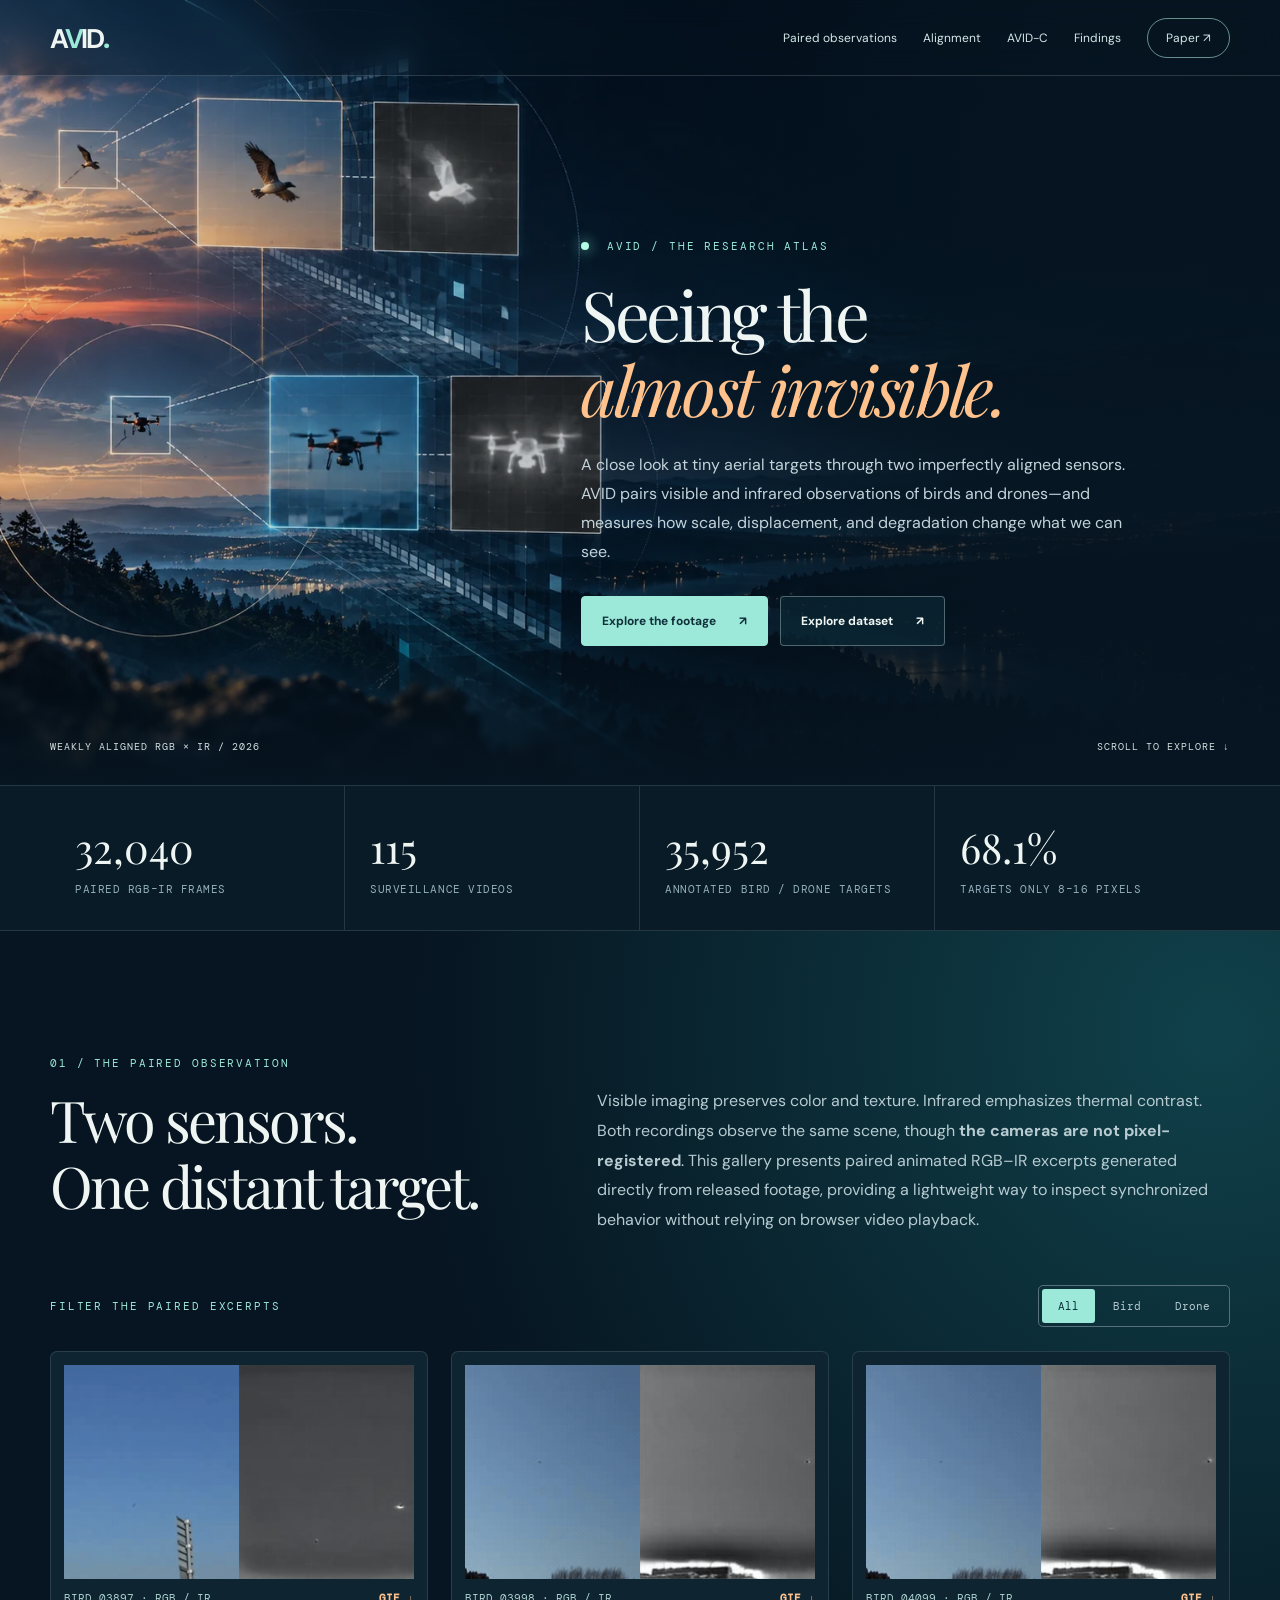
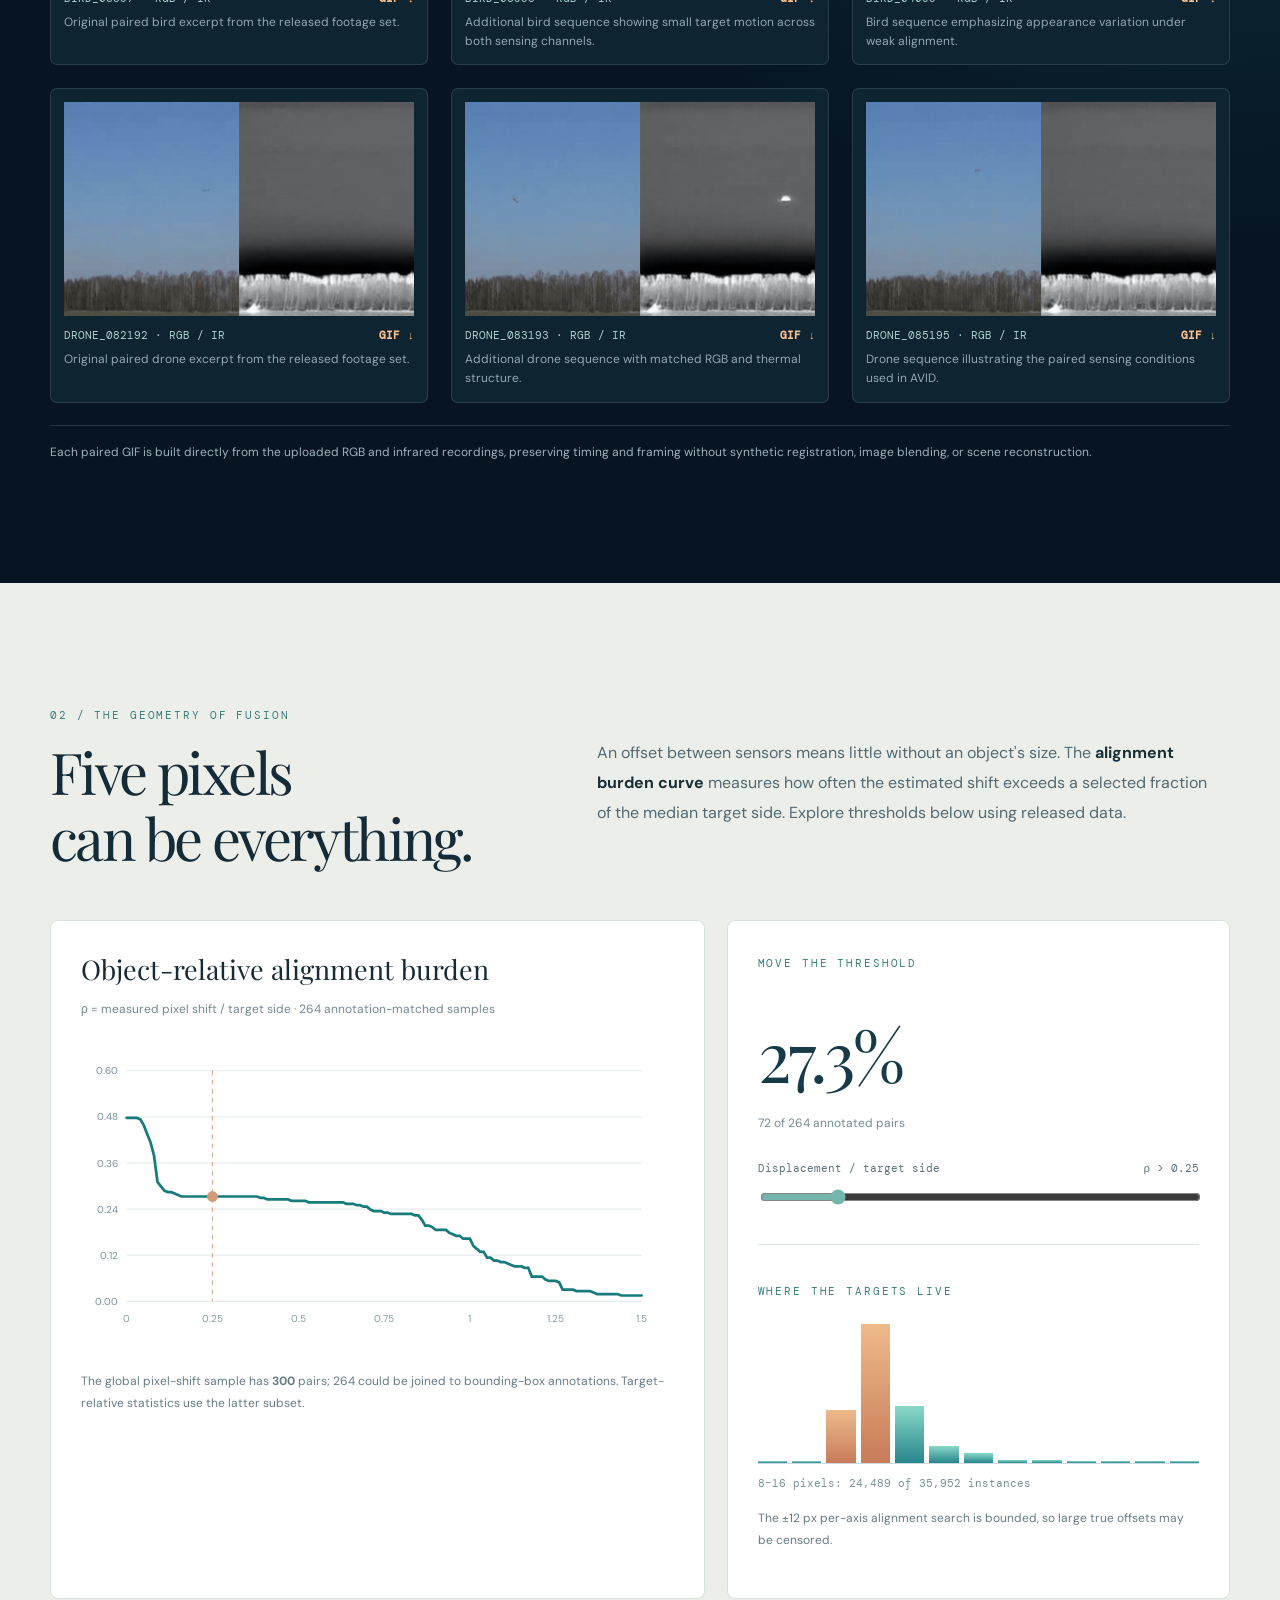
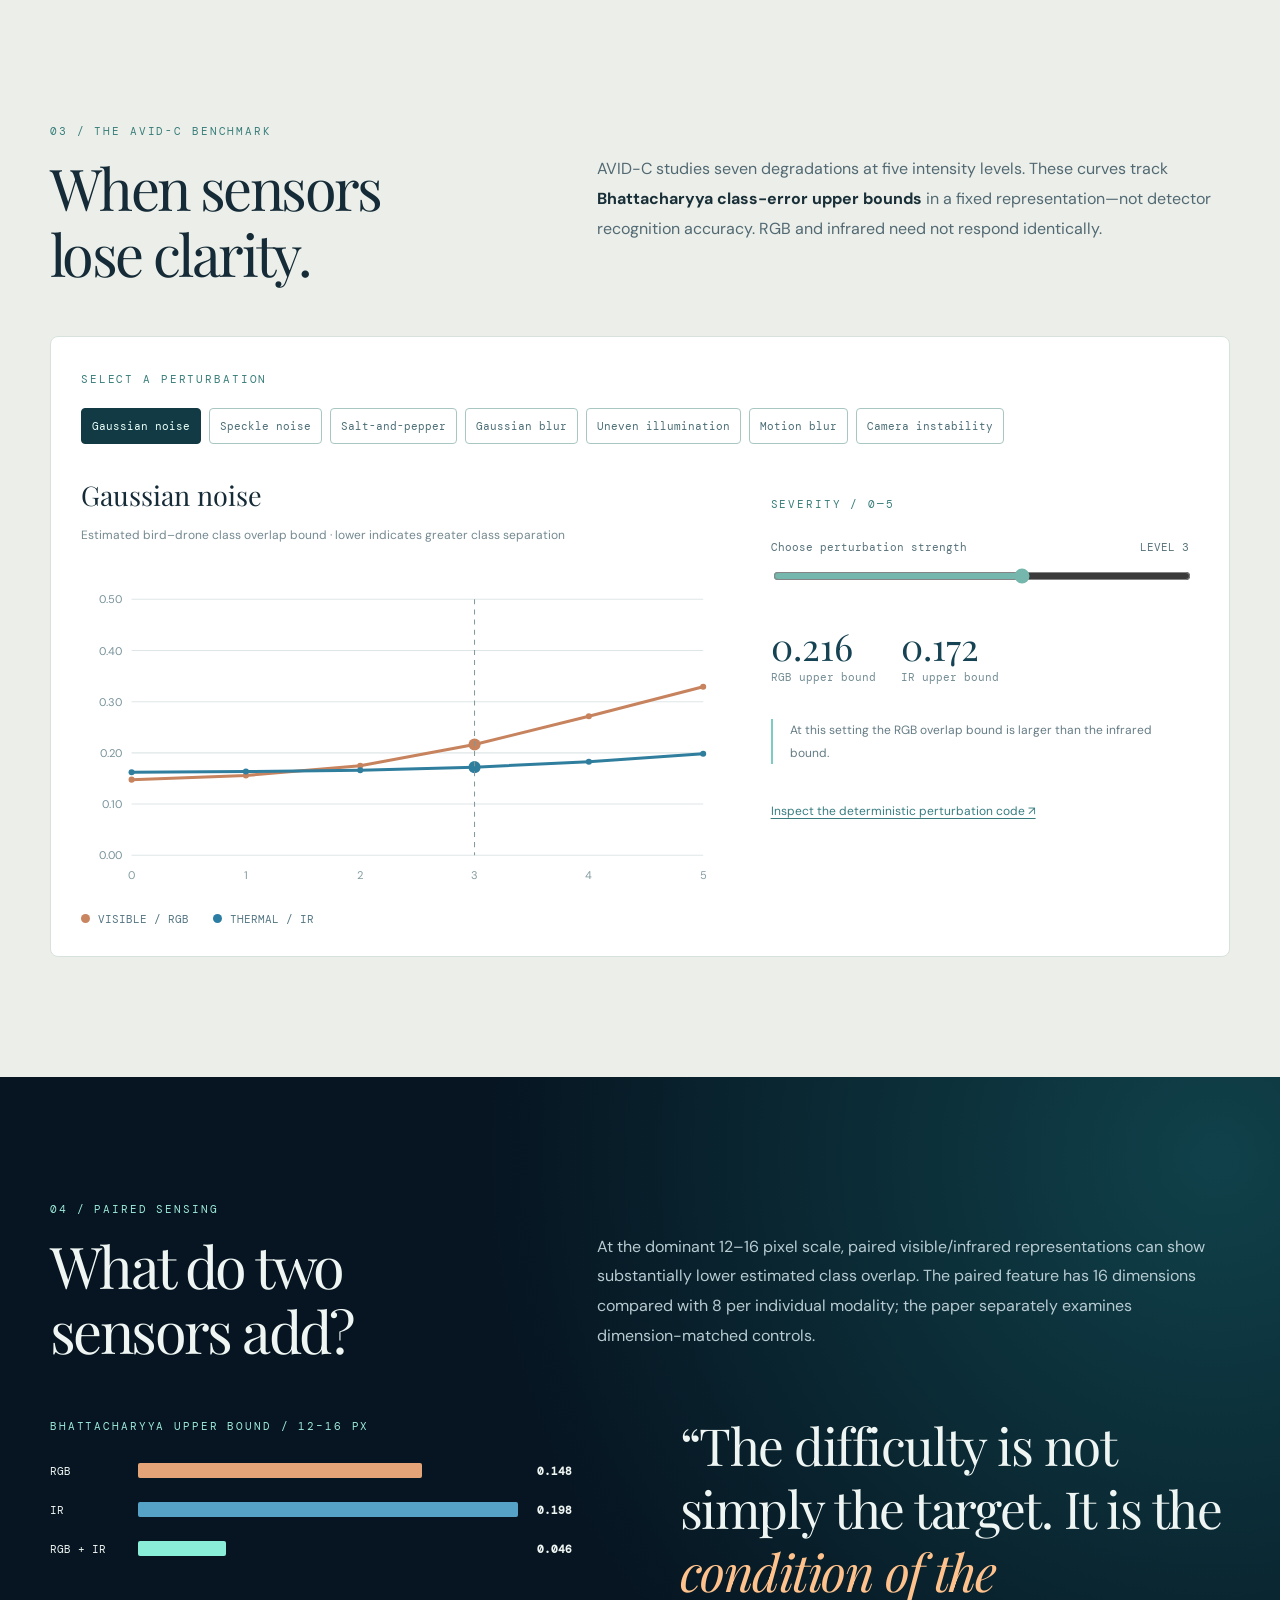
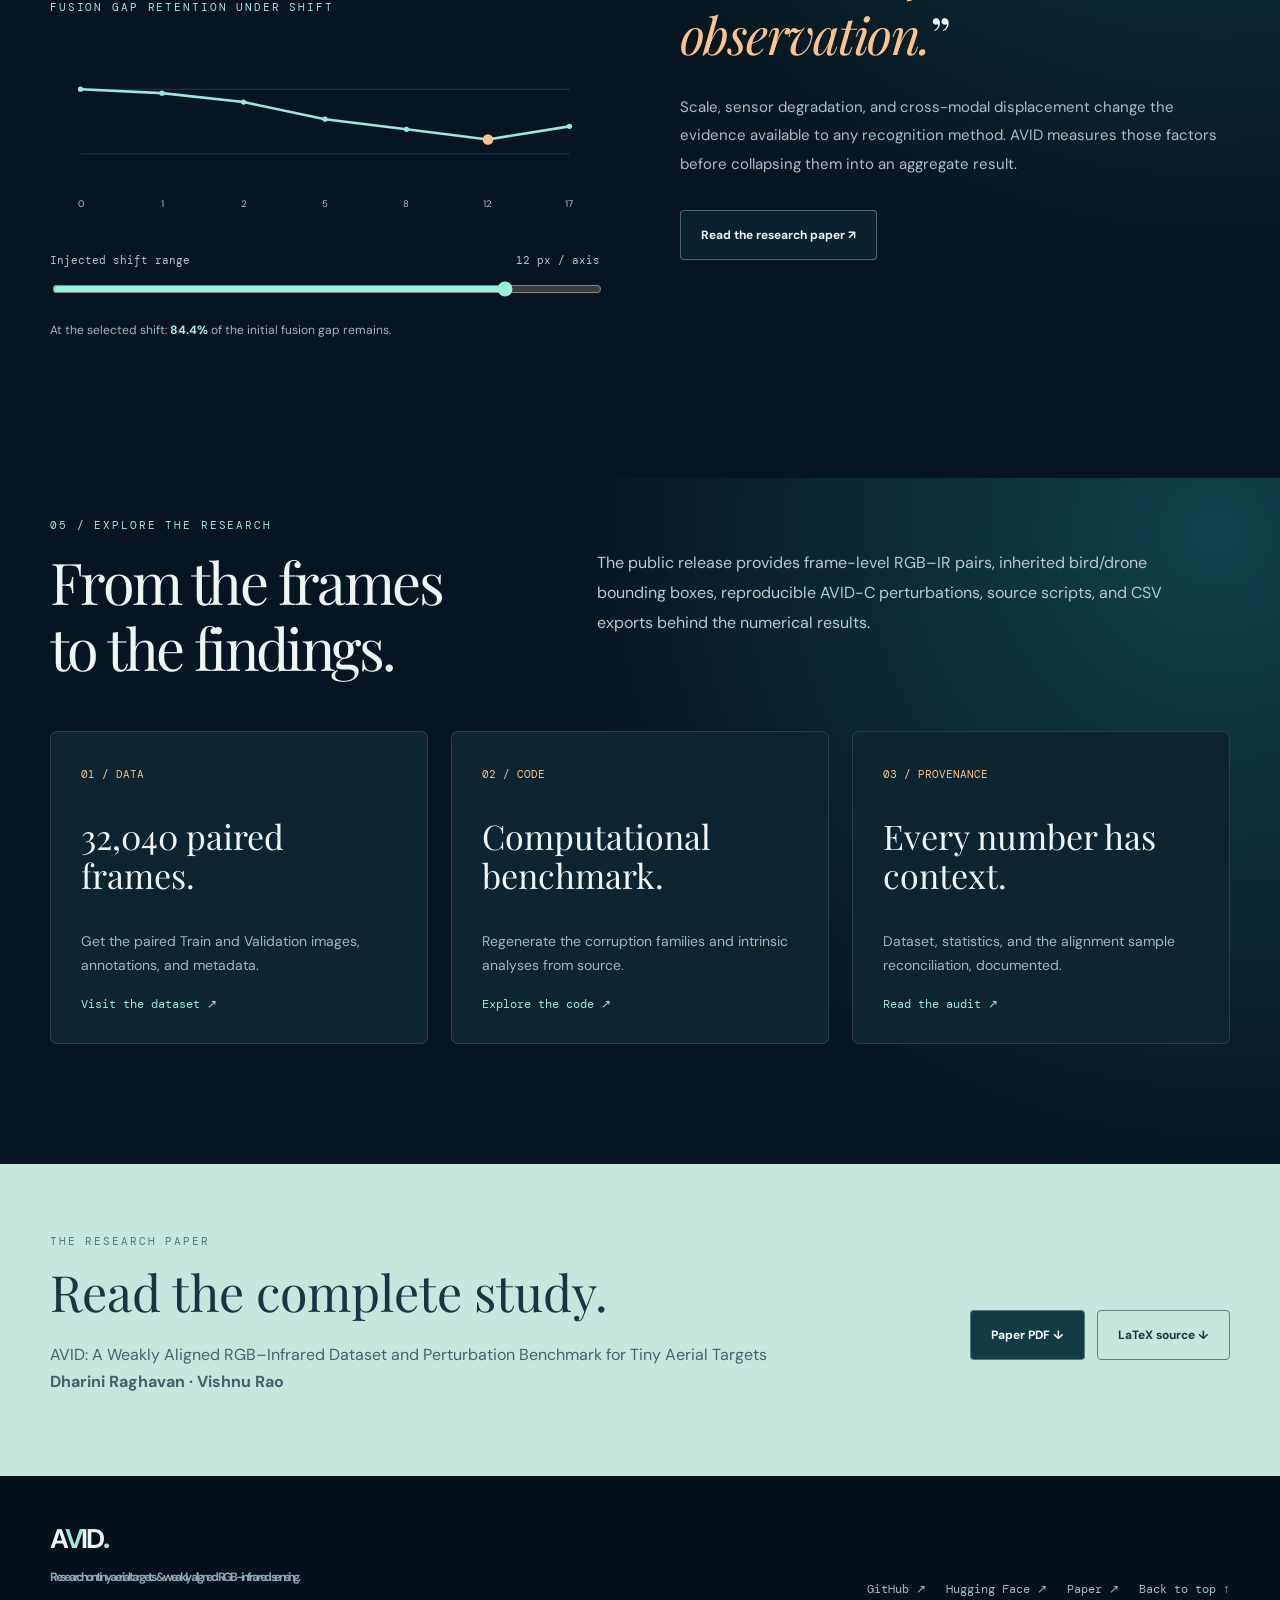
==== commit e4754f1c: "update GIF panels" ====
--- a/docs/index.html
+++ b/docs/index.html
@@ -2,9 +2,16 @@
 <header class="nav"><div class="frame nav-bar"><a class="brand" href="#home">A<span>V</span>ID<span class="dot">.</span></a><nav><a href="#samples">Paired observations</a><a href="#alignment">Alignment</a><a href="#corruption">AVID-C</a><a href="#findings">Findings</a><a class="outline" href="paper.pdf">Paper ↗</a></nav></div></header>
 <main><section id="home" class="hero"><div class="hero-picture"></div><div class="frame hero-layout"><div class="hero-content"><div class="tag"><span class="glowdot"></span> AVID / THE RESEARCH ATLAS</div><h1>Seeing the<br><em>almost invisible.</em></h1><p>A close look at tiny aerial targets through two imperfectly aligned sensors. AVID pairs visible and infrared observations of birds and drones—and measures how scale, displacement, and degradation change what we can see.</p><div class="btns"><a class="btn mint" href="#samples">Explore the footage <b>↗</b></a><a class="btn ghost" href="https://huggingface.co/datasets/Dharini24/AVID" target="_blank" rel="noopener">Explore dataset <b>↗</b></a></div></div></div><div class="frame hero-end"><span>WEAKLY ALIGNED RGB × IR / 2026</span><span>SCROLL TO EXPLORE ↓</span></div></section>
 <div class="metrics"><div class="frame metric-grid"><div><strong>32,040</strong><span>Paired RGB–IR frames</span></div><div><strong>115</strong><span>Surveillance videos</span></div><div><strong>35,952</strong><span>Annotated bird / drone targets</span></div><div><strong>68.1%</strong><span>Targets only 8–16 pixels</span></div></div></div>
-<section class="section navy" id="samples"><div class="frame"><div class="intro"><div><span class="overline">01 / THE PAIRED OBSERVATION</span><h2>Two sensors.<br>One distant target.</h2></div><p>Visible imaging preserves color and texture. Infrared emphasizes thermal contrast. Both recordings observe the same scene, though <strong>the cameras are not pixel-registered</strong>. Change the subject, inspect each modality, or scrub the two recordings together.</p></div>
-<div class="viewer"><div class="viewer-bar"><span class="overline" id="sequence">SEQUENCE · BIRD_03897</span><div class="segmented" aria-label="Subject"><button type="button" data-scene="bird" aria-pressed="true">Bird</button><button type="button" data-scene="drone" aria-pressed="false">Drone</button></div><div class="segmented" aria-label="View selection"><button type="button" data-view="both" aria-pressed="true">RGB + IR</button><button type="button" data-view="rgb" aria-pressed="false">RGB</button><button type="button" data-view="ir" aria-pressed="false">IR</button></div></div><div class="cameras" id="cameras"><div class="camera rgb"><span>● VISIBLE / RGB</span><video id="rgb" poster="media/BIRD_03897.jpg" muted autoplay loop playsinline preload="auto"><source src="media/BIRD_03897.mp4" type="video/mp4"><source src="media/BIRD_03897.webm" type="video/webm"></video></div><div class="camera ir"><span>● THERMAL / IR</span><video id="ir" poster="media/IR_BIRD_03897.jpg" muted autoplay loop playsinline preload="auto"><source src="media/IR_BIRD_03897.mp4" type="video/mp4"><source src="media/IR_BIRD_03897.webm" type="video/webm"></video></div></div><div class="transport"><button type="button" id="play" aria-label="Pause videos">Ⅱ <span>PAUSE</span></button><input id="scrub" type="range" min="0" max="1000" value="0" aria-label="Scrub both synchronized videos"><output id="timer">00:00 / 00:13</output></div><div class="playback-notice" id="video-status" role="status" aria-live="polite">Loading synchronized footage…</div><p class="viewer-caption">Genuine paired samples from the uploaded recordings; no synthetic registration or image blending is applied. The player uses H.264/AVC with a WebM fallback. If autoplay is restricted, select Play to start both clips. <a id="download-gif" download href="media/BIRD_RGB_IR.gif">Download paired GIF ↓</a></p></div>
-<div class="gifs"><a href="media/BIRD_RGB_IR.gif" download class="gif-card"><img src="media/BIRD_RGB_IR.gif" loading="lazy" alt="Looping paired visible and infrared frames of a bird"><span>BIRD_03897 · RGB / IR <b>GIF ↓</b></span></a><a href="media/DRONE_RGB_IR.gif" download class="gif-card"><img src="media/DRONE_RGB_IR.gif" loading="lazy" alt="Looping paired visible and infrared frames of a drone"><span>DRONE_082192 · RGB / IR <b>GIF ↓</b></span></a></div></div></section>
+<section class="section navy" id="samples"><div class="frame"><div class="intro"><div><span class="overline">01 / THE PAIRED OBSERVATION</span><h2>Two sensors.<br>One distant target.</h2></div><p>Visible imaging preserves color and texture. Infrared emphasizes thermal contrast. Both recordings observe the same scene, though <strong>the cameras are not pixel-registered</strong>. This gallery presents paired animated RGB–IR excerpts generated directly from released footage, providing a lightweight way to inspect synchronized behavior without relying on browser video playback.</p></div>
+<div class="gif-toolbar"><span class="overline">FILTER THE PAIRED EXCERPTS</span><div class="segmented" aria-label="Subject filter"><button type="button" data-gif-filter="all" aria-pressed="true">All</button><button type="button" data-gif-filter="bird" aria-pressed="false">Bird</button><button type="button" data-gif-filter="drone" aria-pressed="false">Drone</button></div></div>
+<div class="gifs" id="gif-gallery">
+<a href="media/BIRD_03897_RGB_IR.gif" download class="gif-card" data-kind="bird"><img src="media/BIRD_03897_RGB_IR.gif" loading="lazy" alt="Looping paired visible and infrared frames of bird sequence BIRD_03897"><span>BIRD_03897 · RGB / IR <b>GIF ↓</b></span><small>Original paired bird excerpt from the released footage set.</small></a>
+<a href="media/BIRD_03998_RGB_IR.gif" download class="gif-card" data-kind="bird"><img src="media/BIRD_03998_RGB_IR.gif" loading="lazy" alt="Looping paired visible and infrared frames of bird sequence BIRD_03998"><span>BIRD_03998 · RGB / IR <b>GIF ↓</b></span><small>Additional bird sequence showing small target motion across both sensing channels.</small></a>
+<a href="media/BIRD_04099_RGB_IR.gif" download class="gif-card" data-kind="bird"><img src="media/BIRD_04099_RGB_IR.gif" loading="lazy" alt="Looping paired visible and infrared frames of bird sequence BIRD_04099"><span>BIRD_04099 · RGB / IR <b>GIF ↓</b></span><small>Bird sequence emphasizing appearance variation under weak alignment.</small></a>
+<a href="media/DRONE_082192_RGB_IR.gif" download class="gif-card" data-kind="drone"><img src="media/DRONE_082192_RGB_IR.gif" loading="lazy" alt="Looping paired visible and infrared frames of drone sequence DRONE_082192"><span>DRONE_082192 · RGB / IR <b>GIF ↓</b></span><small>Original paired drone excerpt from the released footage set.</small></a>
+<a href="media/DRONE_083193_RGB_IR.gif" download class="gif-card" data-kind="drone"><img src="media/DRONE_083193_RGB_IR.gif" loading="lazy" alt="Looping paired visible and infrared frames of drone sequence DRONE_083193"><span>DRONE_083193 · RGB / IR <b>GIF ↓</b></span><small>Additional drone sequence with matched RGB and thermal structure.</small></a>
+<a href="media/DRONE_085195_RGB_IR.gif" download class="gif-card" data-kind="drone"><img src="media/DRONE_085195_RGB_IR.gif" loading="lazy" alt="Looping paired visible and infrared frames of drone sequence DRONE_085195"><span>DRONE_085195 · RGB / IR <b>GIF ↓</b></span><small>Drone sequence illustrating the paired sensing conditions used in AVID.</small></a>
+</div><p class="samples-note">Each paired GIF is built directly from the uploaded RGB and infrared recordings, preserving timing and framing without synthetic registration, image blending, or scene reconstruction.</p></div></section>
 <section class="section ivory" id="alignment"><div class="frame"><div class="intro"><div><span class="overline">02 / THE GEOMETRY OF FUSION</span><h2>Five pixels<br>can be everything.</h2></div><p>An offset between sensors means little without an object's size. The <strong>alignment burden curve</strong> measures how often the estimated shift exceeds a selected fraction of the median target side. Explore thresholds below using released data.</p></div><div class="analysis-grid"><div class="paper-card"><h3>Object-relative alignment burden</h3><p class="hint">ρ = measured pixel shift / target side · 264 annotation-matched samples</p><svg id="rho-plot" viewBox="0 0 650 330" aria-label="Interactive alignment burden curve" role="img"></svg><p class="footnote">The global pixel-shift sample has <strong>300</strong> pairs; 264 could be joined to bounding-box annotations. Target-relative statistics use the latter subset.</p></div><div class="paper-card"><span class="overline">MOVE THE THRESHOLD</span><div class="mega" id="burden">27.3%</div><p id="burden-count" class="hint">72 of 264 annotated pairs</p><label class="sliderlabel" for="rho-slider">Displacement / target side <output id="rho-label">ρ &gt; 0.25</output></label><input id="rho-slider" type="range" min="0" max="1.5" step="0.01" value="0.25"><hr><span class="overline">WHERE THE TARGETS LIVE</span><div id="histogram" class="histogram" aria-label="Animated object-size distribution"></div><div class="hist-caption">8–16 pixels: 24,489 of 35,952 instances</div><p class="footnote">The ±12 px per-axis alignment search is bounded, so large true offsets may be censored.</p></div></div></div></section>
 <section class="section ivory pad-top-0" id="corruption"><div class="frame"><div class="intro"><div><span class="overline">03 / THE AVID-C BENCHMARK</span><h2>When sensors<br>lose clarity.</h2></div><p>AVID-C studies seven degradations at five intensity levels. These curves track <strong>Bhattacharyya class-error upper bounds</strong> in a fixed representation—not detector recognition accuracy. RGB and infrared need not respond identically.</p></div><div class="paper-card"><span class="overline">SELECT A PERTURBATION</span><div id="families" class="chips"></div><div class="analysis-grid inner"><div><h3 id="corrupt-name">Gaussian noise</h3><p class="hint">Estimated bird–drone class overlap bound · lower indicates greater class separation</p><svg id="corrupt-plot" viewBox="0 0 650 330" role="img" aria-label="Interactive corruption response plot"></svg><div class="legend"><span class="rgb-legend">VISIBLE / RGB</span><span class="ir-legend">THERMAL / IR</span></div></div><div class="control"><span class="overline">SEVERITY / 0—5</span><label class="sliderlabel" for="severity">Choose perturbation strength <output id="severity-label">LEVEL 3</output></label><input type="range" min="0" max="5" step="1" value="3" id="severity"><div class="bound-values"><div><strong id="rgb-bound">0.000</strong><span>RGB upper bound</span></div><div><strong id="ir-bound">0.000</strong><span>IR upper bound</span></div></div><p class="footnote" id="comparison">Different sensing channels respond differently to the same corruption.</p><a class="text-link" href="https://github.com/rdharini2001/ICIP_2025_Data_Release/tree/claude/rgb-ir-drone-dataset-ppc03f/dataset_tools/corruptions" target="_blank" rel="noopener">Inspect the deterministic perturbation code ↗</a></div></div></div></div></section>
 <section id="findings" class="section navy"><div class="frame"><div class="intro"><div><span class="overline">04 / PAIRED SENSING</span><h2>What do two<br>sensors add?</h2></div><p>At the dominant 12–16 pixel scale, paired visible/infrared representations can show substantially lower estimated class overlap. The paired feature has 16 dimensions compared with 8 per individual modality; the paper separately examines dimension-matched controls.</p></div><div class="finding-grid"><div class="block"><span class="overline">BHATTACHARYYA UPPER BOUND / 12–16 PX</span><div class="bars"><div><span>RGB</span><i style="--w:74%;background:#e5a478"></i><b>0.148</b></div><div><span>IR</span><i style="--w:99%;background:#56a2c6"></i><b>0.198</b></div><div><span>RGB + IR</span><i style="--w:23%;background:#89edd7"></i><b>0.046</b></div></div><span class="overline" style="display:block;margin-top:44px">FUSION GAP RETENTION UNDER SHIFT</span><svg id="fusion-plot" viewBox="0 0 630 220" role="img" aria-label="Interactive fusion-gap retention plot"></svg><label class="sliderlabel" for="fusion-slider">Injected shift range <output id="fusion-label">12 px / axis</output></label><input type="range" min="0" max="6" step="1" value="5" id="fusion-slider"><p class="footnote">At the selected shift: <strong id="fusion-value">84.4%</strong> of the initial fusion gap remains.</p></div><div class="block quote"><p>“The difficulty is not simply the target. It is the <em>condition of the observation.</em>”</p><span>Scale, sensor degradation, and cross-modal displacement change the evidence available to any recognition method. AVID measures those factors before collapsing them into an aggregate result.</span><a class="btn ghost" href="paper.pdf">Read the research paper ↗</a></div></div></div></section>
--- a/docs/assets/site.css
+++ b/docs/assets/site.css
@@ -9,3 +9,14 @@
 .transport button:focus-visible,.segmented button:focus-visible{outline:2px solid #9ce9d9;outline-offset:3px}
 .transport button{cursor:pointer}
 @media(max-width:650px){.playback-notice{padding:0 13px 13px}}
+
+
+/* GIF gallery patch: replace embedded video with paired animated excerpts */
+.gif-toolbar{display:flex;justify-content:space-between;align-items:center;gap:16px;flex-wrap:wrap;margin-bottom:22px}
+.gifs{grid-template-columns:repeat(3,1fr)}
+.gif-card{display:block}
+.gif-card small{display:block;color:#91a9b2;font-size:12px;line-height:1.6;margin-top:8px}
+.gif-card[hidden]{display:none!important}
+.samples-note{margin:22px 0 0;color:#9db2be;font-size:12px;line-height:1.8;border-top:1px solid var(--line);padding-top:16px}
+@media(max-width:900px){.gifs{grid-template-columns:repeat(2,1fr)}}
+@media(max-width:650px){.gif-toolbar{align-items:flex-start}.samples-note{margin-top:16px}}
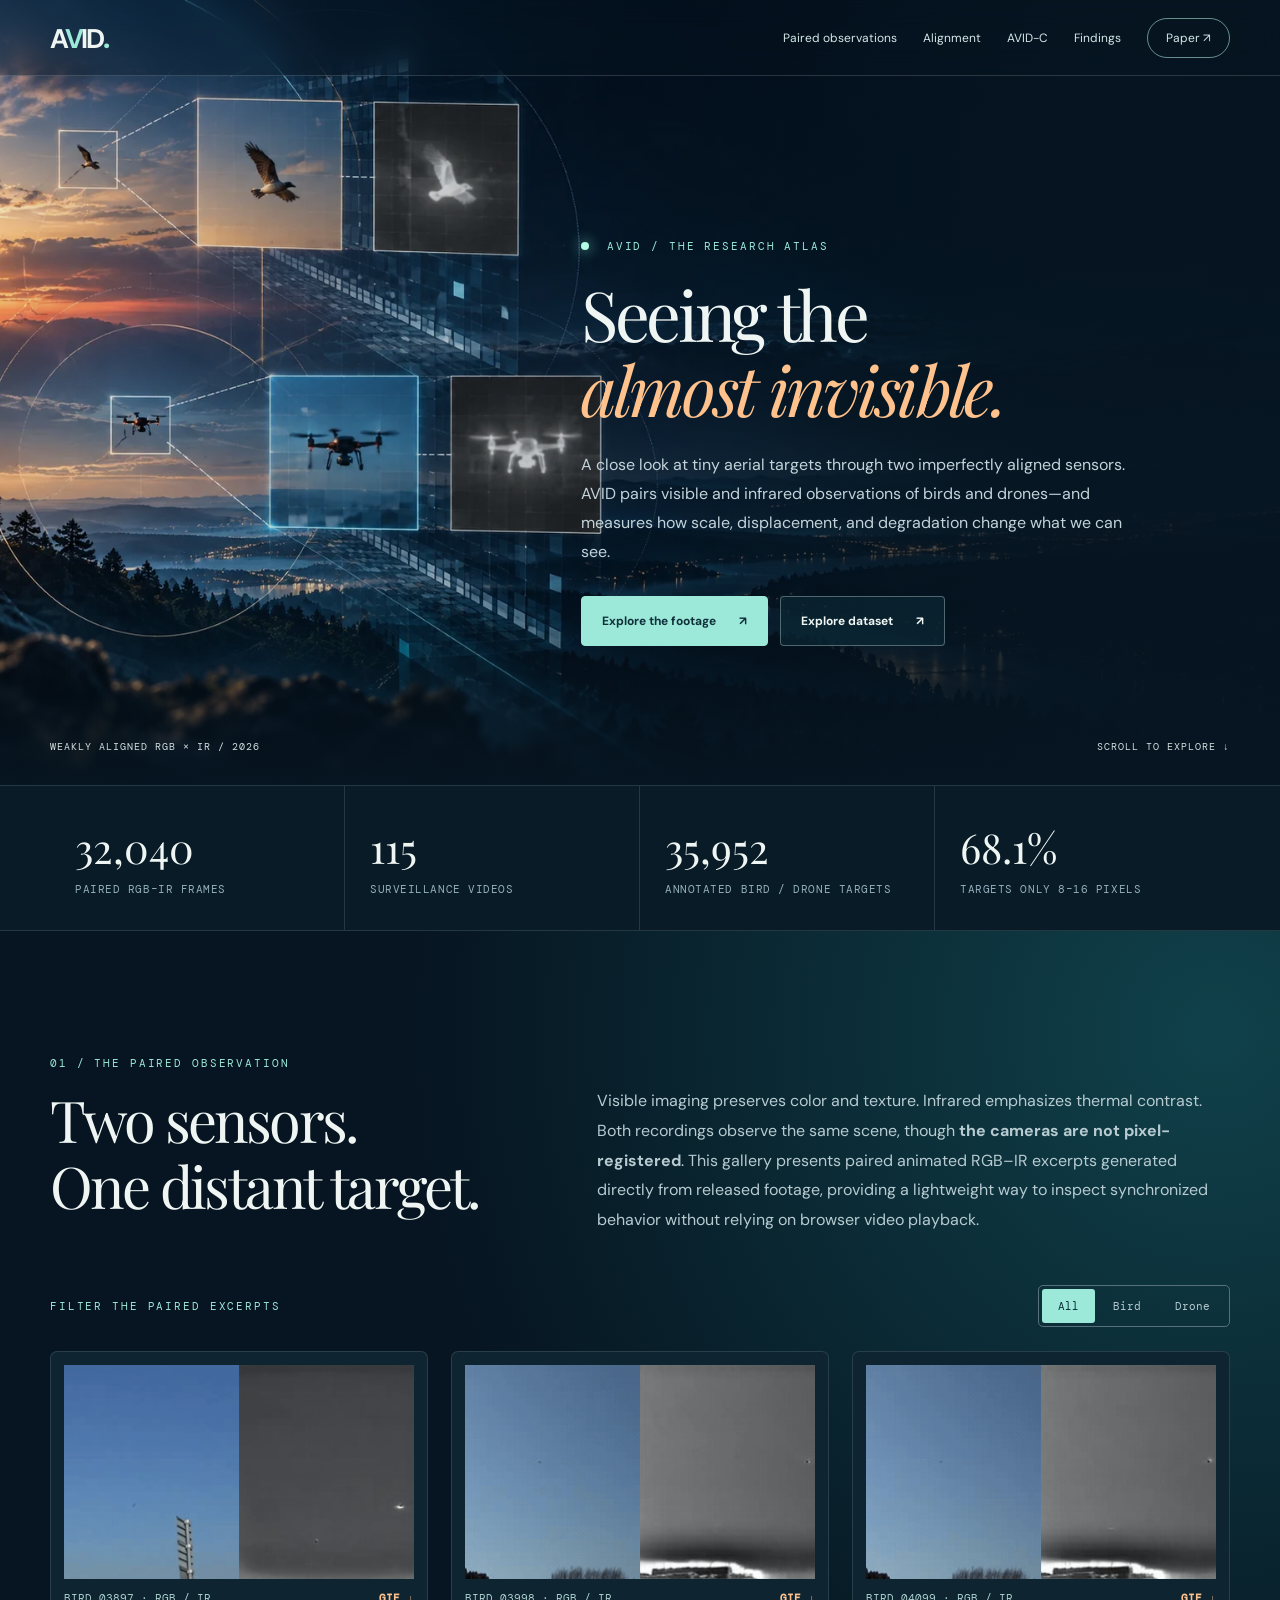
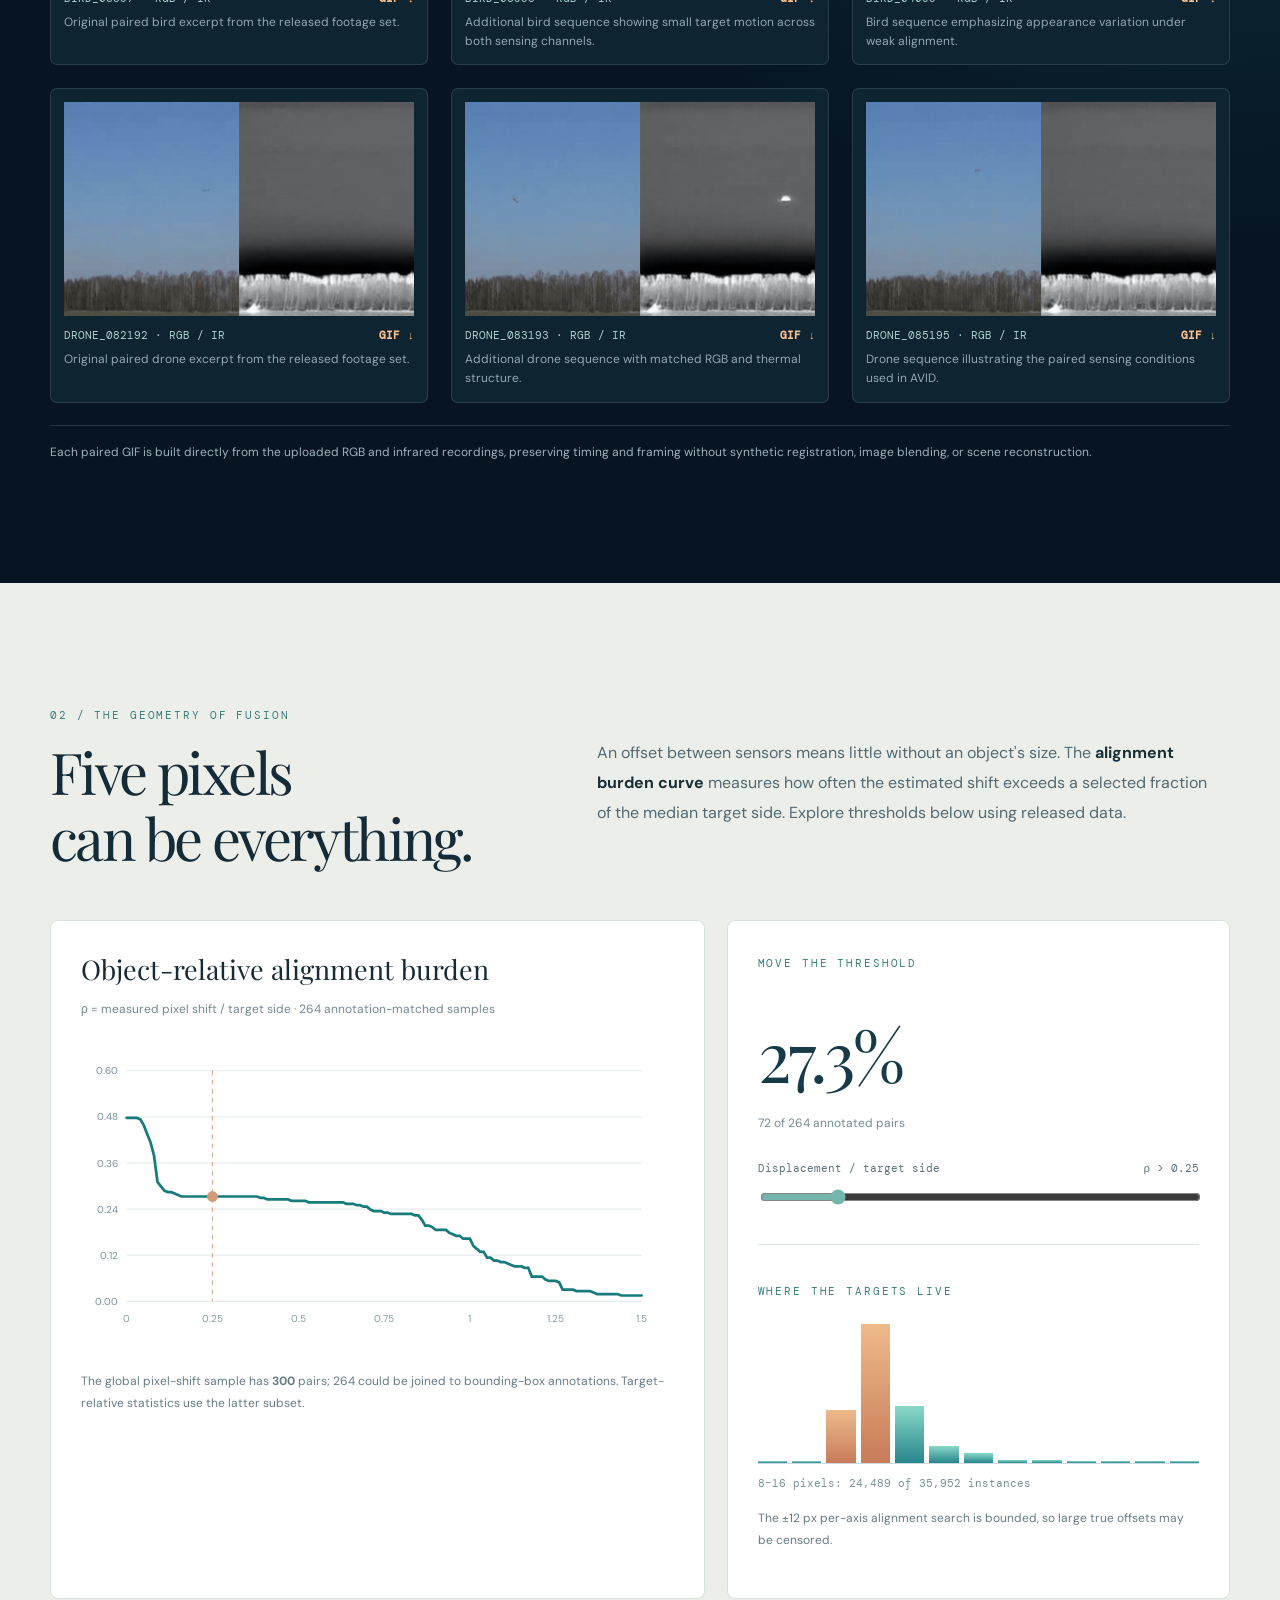
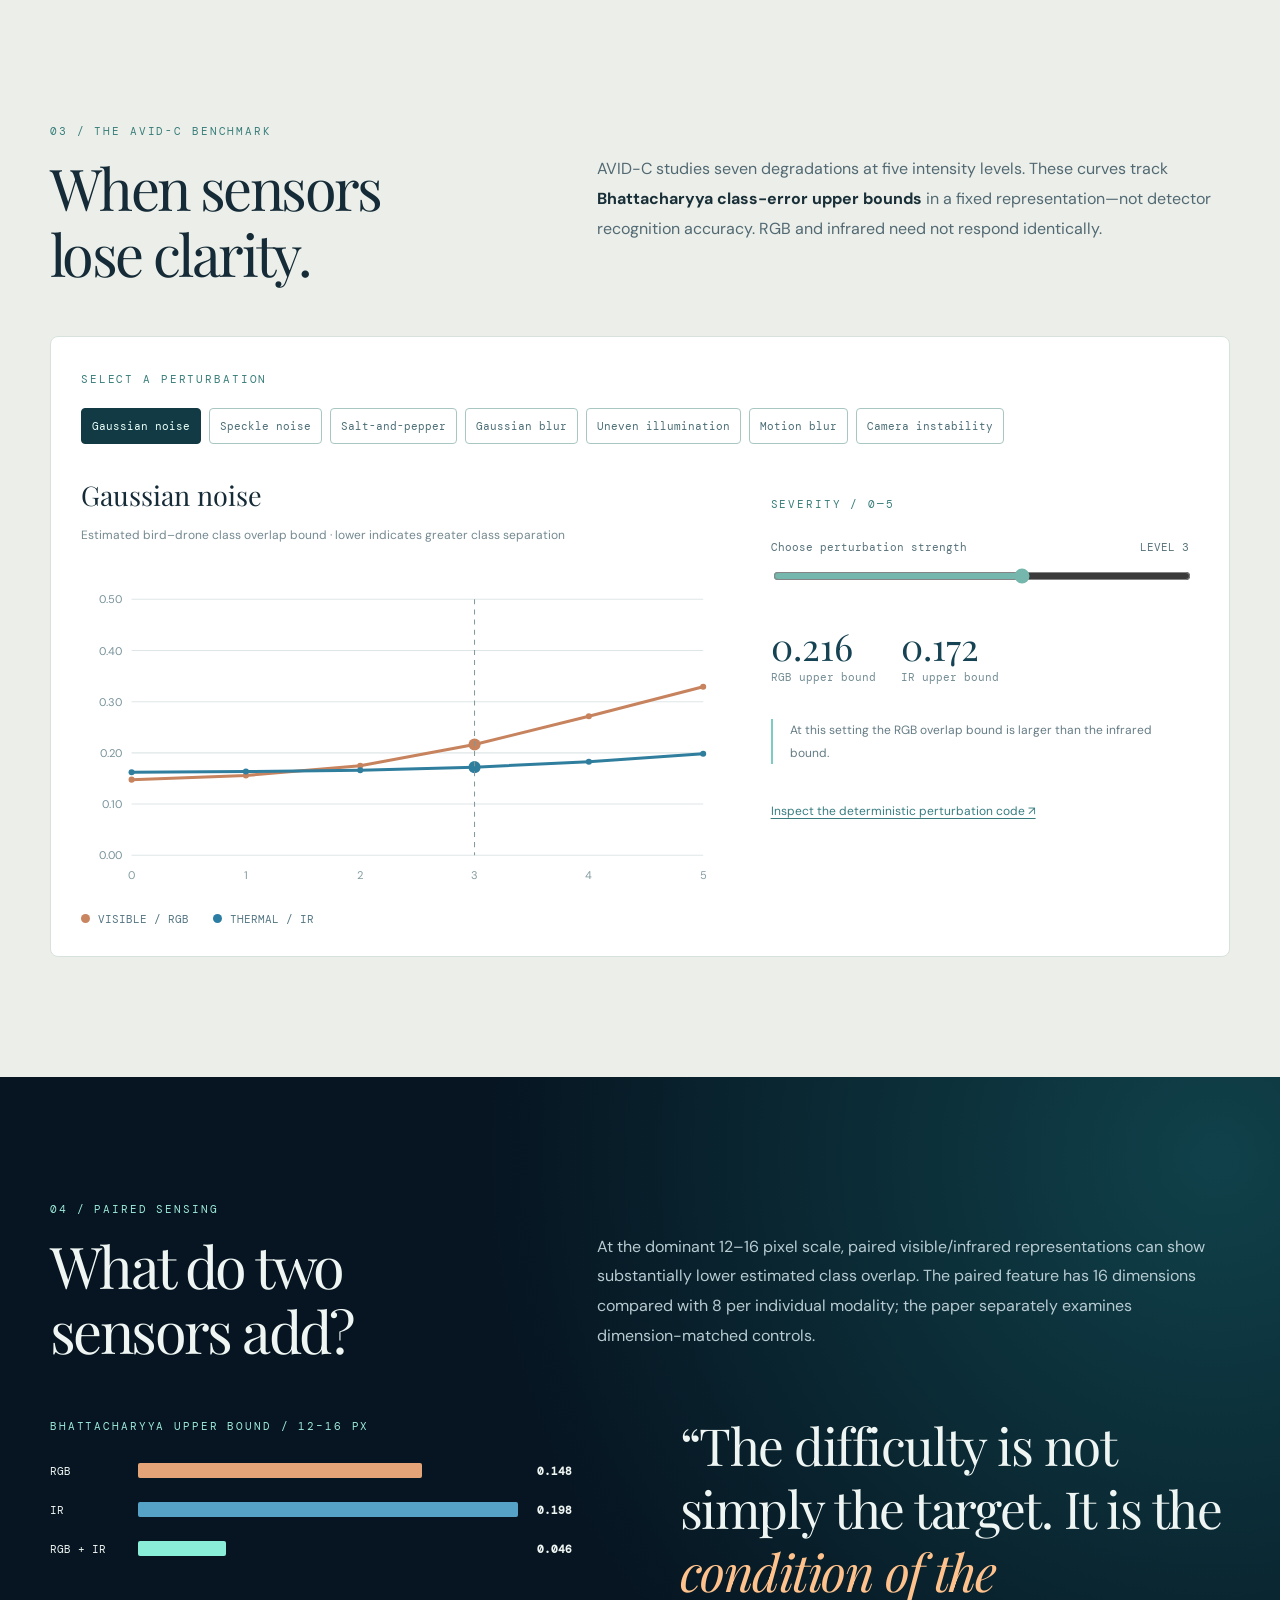
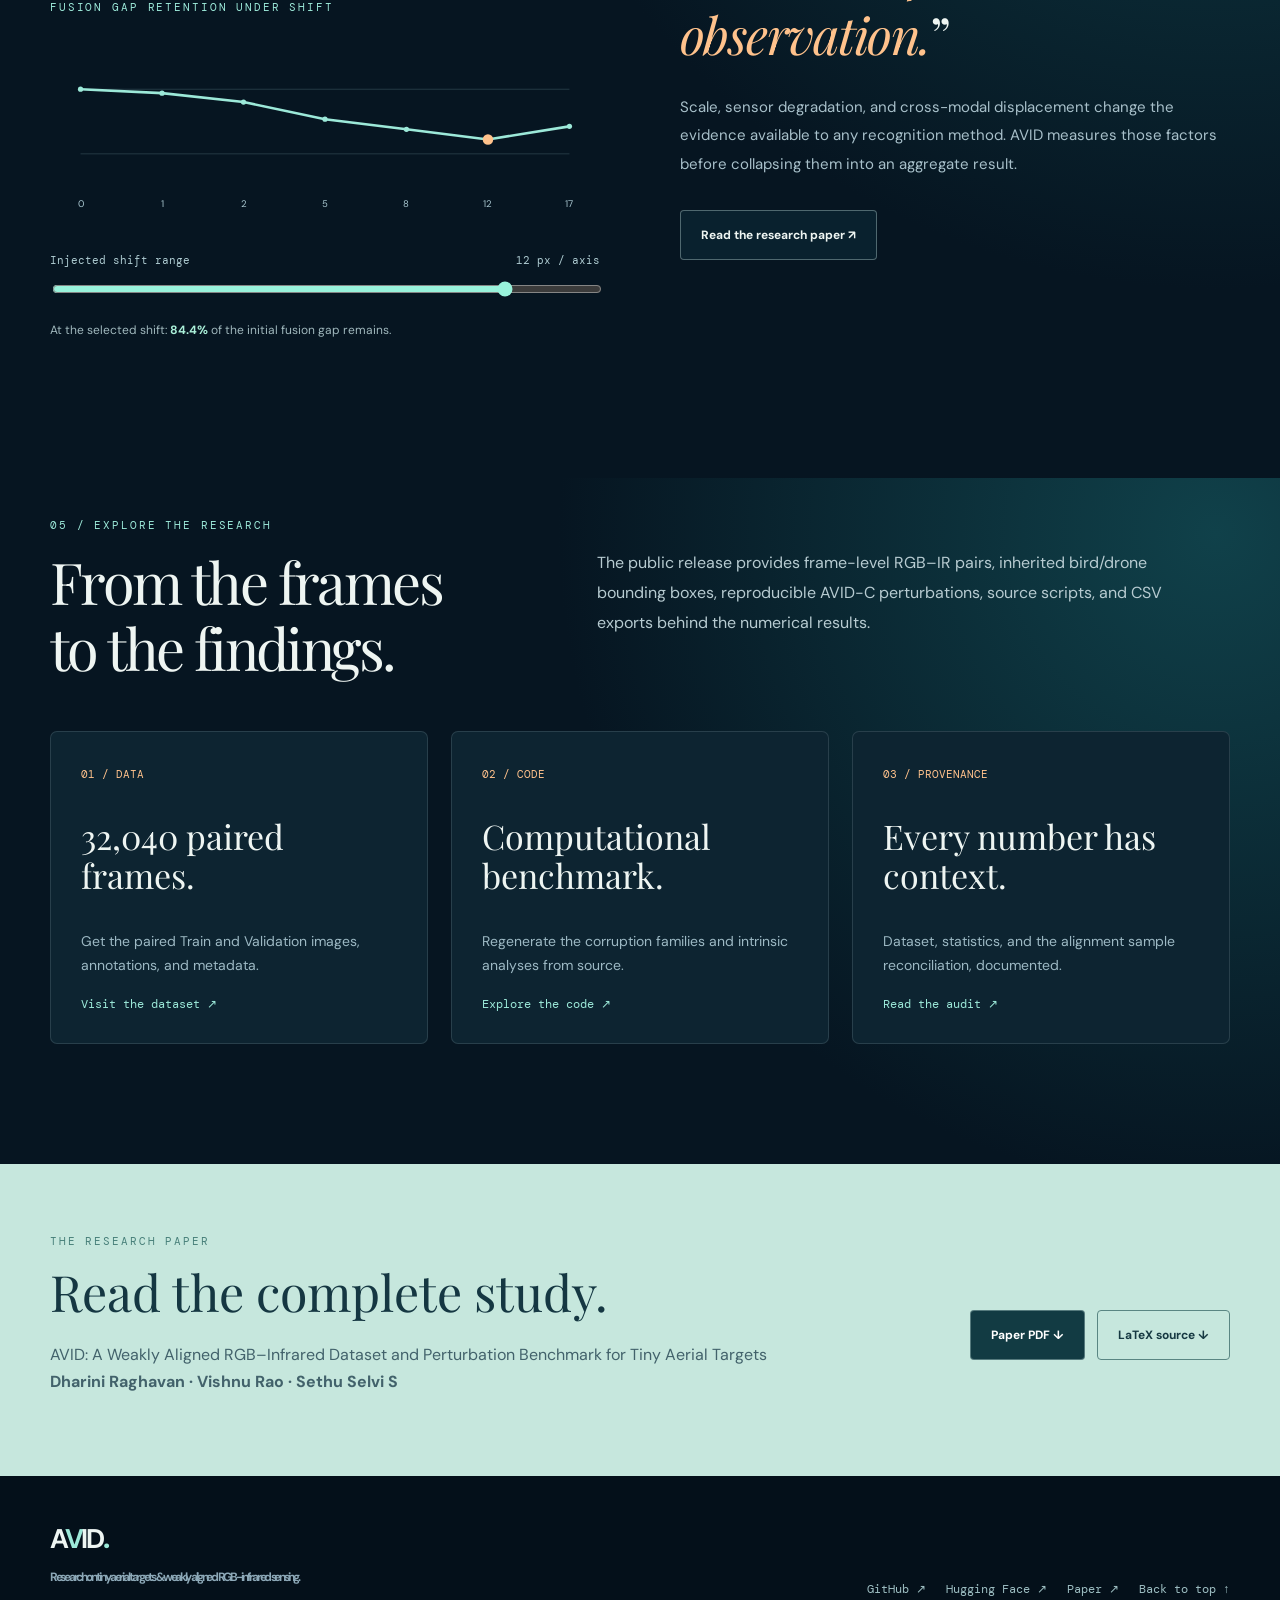
==== commit af220bc3: "update airxv release paper" ====
--- a/docs/index.html
+++ b/docs/index.html
@@ -1,4 +1,4 @@
-<!DOCTYPE html><html lang="en"><head><meta charset="utf-8"><meta name="viewport" content="width=device-width,initial-scale=1"><meta name="description" content="AVID: a paired RGB–infrared dataset and perturbation benchmark for tiny aerial targets. Explore synchronized bird and drone recordings, misalignment and corruption interactively."><meta name="theme-color" content="#061521"><title>AVID | Seeing the almost invisible</title><link rel="stylesheet" href="assets/site.css"></head><body>
+<!DOCTYPE html><html lang="en"><head><meta charset="utf-8"><meta name="viewport" content="width=device-width,initial-scale=1"><meta name="description" content="AVID: a paired RGB–infrared dataset and perturbation benchmark for tiny aerial targets. Explore corresponding bird and drone recordings, misalignment and corruption interactively."><meta name="theme-color" content="#061521"><title>AVID | Seeing the almost invisible</title><link rel="stylesheet" href="assets/site.css"></head><body>
 <header class="nav"><div class="frame nav-bar"><a class="brand" href="#home">A<span>V</span>ID<span class="dot">.</span></a><nav><a href="#samples">Paired observations</a><a href="#alignment">Alignment</a><a href="#corruption">AVID-C</a><a href="#findings">Findings</a><a class="outline" href="paper.pdf">Paper ↗</a></nav></div></header>
 <main><section id="home" class="hero"><div class="hero-picture"></div><div class="frame hero-layout"><div class="hero-content"><div class="tag"><span class="glowdot"></span> AVID / THE RESEARCH ATLAS</div><h1>Seeing the<br><em>almost invisible.</em></h1><p>A close look at tiny aerial targets through two imperfectly aligned sensors. AVID pairs visible and infrared observations of birds and drones—and measures how scale, displacement, and degradation change what we can see.</p><div class="btns"><a class="btn mint" href="#samples">Explore the footage <b>↗</b></a><a class="btn ghost" href="https://huggingface.co/datasets/Dharini24/AVID" target="_blank" rel="noopener">Explore dataset <b>↗</b></a></div></div></div><div class="frame hero-end"><span>WEAKLY ALIGNED RGB × IR / 2026</span><span>SCROLL TO EXPLORE ↓</span></div></section>
 <div class="metrics"><div class="frame metric-grid"><div><strong>32,040</strong><span>Paired RGB–IR frames</span></div><div><strong>115</strong><span>Surveillance videos</span></div><div><strong>35,952</strong><span>Annotated bird / drone targets</span></div><div><strong>68.1%</strong><span>Targets only 8–16 pixels</span></div></div></div>
@@ -16,6 +16,6 @@
 <section class="section ivory pad-top-0" id="corruption"><div class="frame"><div class="intro"><div><span class="overline">03 / THE AVID-C BENCHMARK</span><h2>When sensors<br>lose clarity.</h2></div><p>AVID-C studies seven degradations at five intensity levels. These curves track <strong>Bhattacharyya class-error upper bounds</strong> in a fixed representation—not detector recognition accuracy. RGB and infrared need not respond identically.</p></div><div class="paper-card"><span class="overline">SELECT A PERTURBATION</span><div id="families" class="chips"></div><div class="analysis-grid inner"><div><h3 id="corrupt-name">Gaussian noise</h3><p class="hint">Estimated bird–drone class overlap bound · lower indicates greater class separation</p><svg id="corrupt-plot" viewBox="0 0 650 330" role="img" aria-label="Interactive corruption response plot"></svg><div class="legend"><span class="rgb-legend">VISIBLE / RGB</span><span class="ir-legend">THERMAL / IR</span></div></div><div class="control"><span class="overline">SEVERITY / 0—5</span><label class="sliderlabel" for="severity">Choose perturbation strength <output id="severity-label">LEVEL 3</output></label><input type="range" min="0" max="5" step="1" value="3" id="severity"><div class="bound-values"><div><strong id="rgb-bound">0.000</strong><span>RGB upper bound</span></div><div><strong id="ir-bound">0.000</strong><span>IR upper bound</span></div></div><p class="footnote" id="comparison">Different sensing channels respond differently to the same corruption.</p><a class="text-link" href="https://github.com/rdharini2001/ICIP_2025_Data_Release/tree/claude/rgb-ir-drone-dataset-ppc03f/dataset_tools/corruptions" target="_blank" rel="noopener">Inspect the deterministic perturbation code ↗</a></div></div></div></div></section>
 <section id="findings" class="section navy"><div class="frame"><div class="intro"><div><span class="overline">04 / PAIRED SENSING</span><h2>What do two<br>sensors add?</h2></div><p>At the dominant 12–16 pixel scale, paired visible/infrared representations can show substantially lower estimated class overlap. The paired feature has 16 dimensions compared with 8 per individual modality; the paper separately examines dimension-matched controls.</p></div><div class="finding-grid"><div class="block"><span class="overline">BHATTACHARYYA UPPER BOUND / 12–16 PX</span><div class="bars"><div><span>RGB</span><i style="--w:74%;background:#e5a478"></i><b>0.148</b></div><div><span>IR</span><i style="--w:99%;background:#56a2c6"></i><b>0.198</b></div><div><span>RGB + IR</span><i style="--w:23%;background:#89edd7"></i><b>0.046</b></div></div><span class="overline" style="display:block;margin-top:44px">FUSION GAP RETENTION UNDER SHIFT</span><svg id="fusion-plot" viewBox="0 0 630 220" role="img" aria-label="Interactive fusion-gap retention plot"></svg><label class="sliderlabel" for="fusion-slider">Injected shift range <output id="fusion-label">12 px / axis</output></label><input type="range" min="0" max="6" step="1" value="5" id="fusion-slider"><p class="footnote">At the selected shift: <strong id="fusion-value">84.4%</strong> of the initial fusion gap remains.</p></div><div class="block quote"><p>“The difficulty is not simply the target. It is the <em>condition of the observation.</em>”</p><span>Scale, sensor degradation, and cross-modal displacement change the evidence available to any recognition method. AVID measures those factors before collapsing them into an aggregate result.</span><a class="btn ghost" href="paper.pdf">Read the research paper ↗</a></div></div></div></section>
 <section class="section navy resources"><div class="frame"><div class="intro"><div><span class="overline">05 / EXPLORE THE RESEARCH</span><h2>From the frames<br>to the findings.</h2></div><p>The public release provides frame-level RGB–IR pairs, inherited bird/drone bounding boxes, reproducible AVID-C perturbations, source scripts, and CSV exports behind the numerical results.</p></div><div class="resource-grid"><a href="https://huggingface.co/datasets/Dharini24/AVID" target="_blank" rel="noopener"><span>01 / DATA</span><h3>32,040 paired frames.</h3><p>Get the paired Train and Validation images, annotations, and metadata.</p><b>Visit the dataset ↗</b></a><a href="https://github.com/rdharini2001/ICIP_2025_Data_Release" target="_blank" rel="noopener"><span>02 / CODE</span><h3>Computational benchmark.</h3><p>Regenerate the corruption families and intrinsic analyses from source.</p><b>Explore the code ↗</b></a><a href="METRIC_PROVENANCE.md"><span>03 / PROVENANCE</span><h3>Every number has context.</h3><p>Dataset, statistics, and the alignment sample reconciliation, documented.</p><b>Read the audit ↗</b></a></div></div></section>
-<section id="paper" class="paper-band"><div class="frame paper-band-inner"><div><span class="overline">THE RESEARCH PAPER</span><h2>Read the complete study.</h2><p>AVID: A Weakly Aligned RGB–Infrared Dataset and Perturbation Benchmark for Tiny Aerial Targets<br><strong>Dharini Raghavan · Vishnu Rao</strong></p></div><div class="btns"><a class="btn dark" href="paper.pdf" download>Paper PDF ↓</a><a class="btn light" href="paper.tex" download>LaTeX source ↓</a></div></div></section></main>
+<section id="paper" class="paper-band"><div class="frame paper-band-inner"><div><span class="overline">THE RESEARCH PAPER</span><h2>Read the complete study.</h2><p>AVID: A Weakly Aligned RGB–Infrared Dataset and Perturbation Benchmark for Tiny Aerial Targets<br><strong>Dharini Raghavan · Vishnu Rao · Sethu Selvi S</strong></p></div><div class="btns"><a class="btn dark" href="paper.pdf" download>Paper PDF ↓</a><a class="btn light" href="paper.tex" download>LaTeX source ↓</a></div></div></section></main>
 <footer><div class="frame footer-inner"><div class="brand">A<span>V</span>ID<span class="dot">.</span><p>Research on tiny aerial targets & weakly aligned RGB–infrared sensing.</p></div><div><a href="https://github.com/rdharini2001/ICIP_2025_Data_Release">GitHub ↗</a><a href="https://huggingface.co/datasets/Dharini24/AVID">Hugging Face ↗</a><a href="paper.pdf">Paper ↗</a><a href="#home">Back to top ↑</a></div></div></footer>
 <script src="assets/data.js"></script><script src="assets/site.js"></script></body></html>
